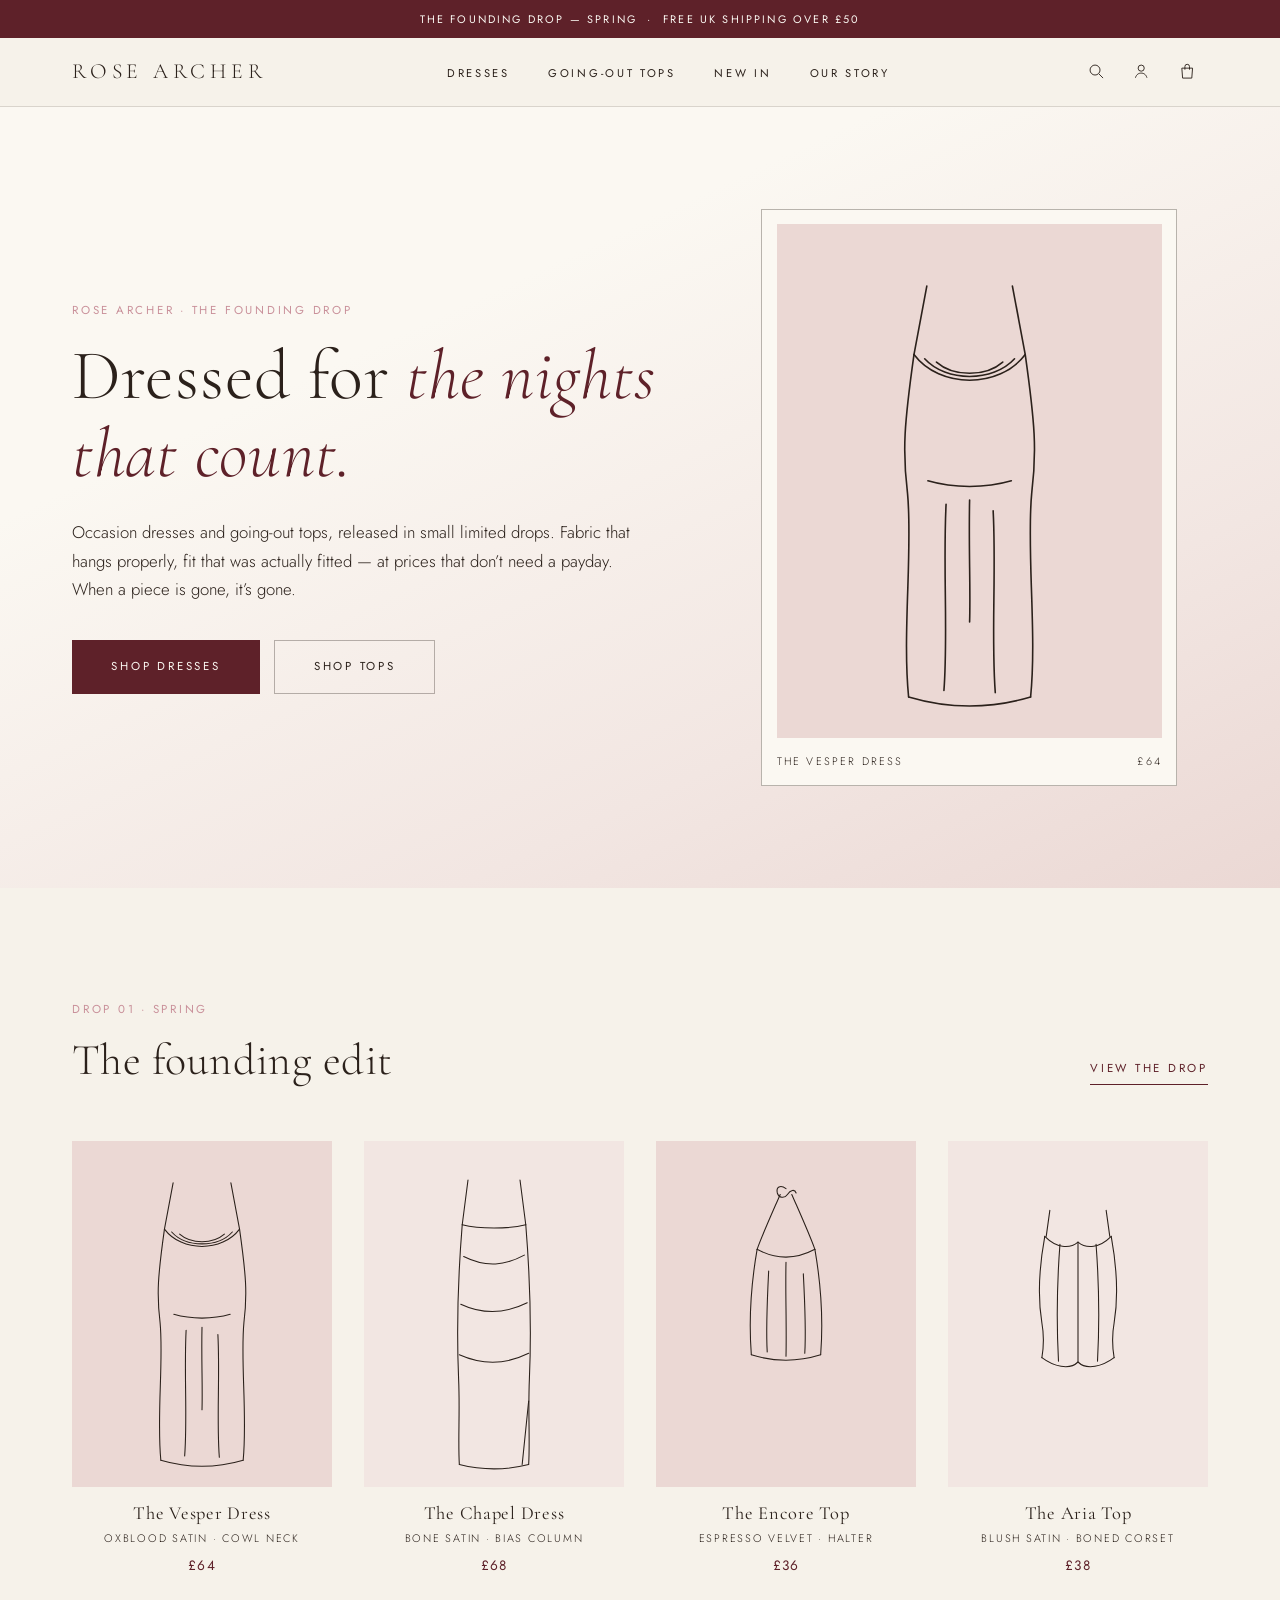
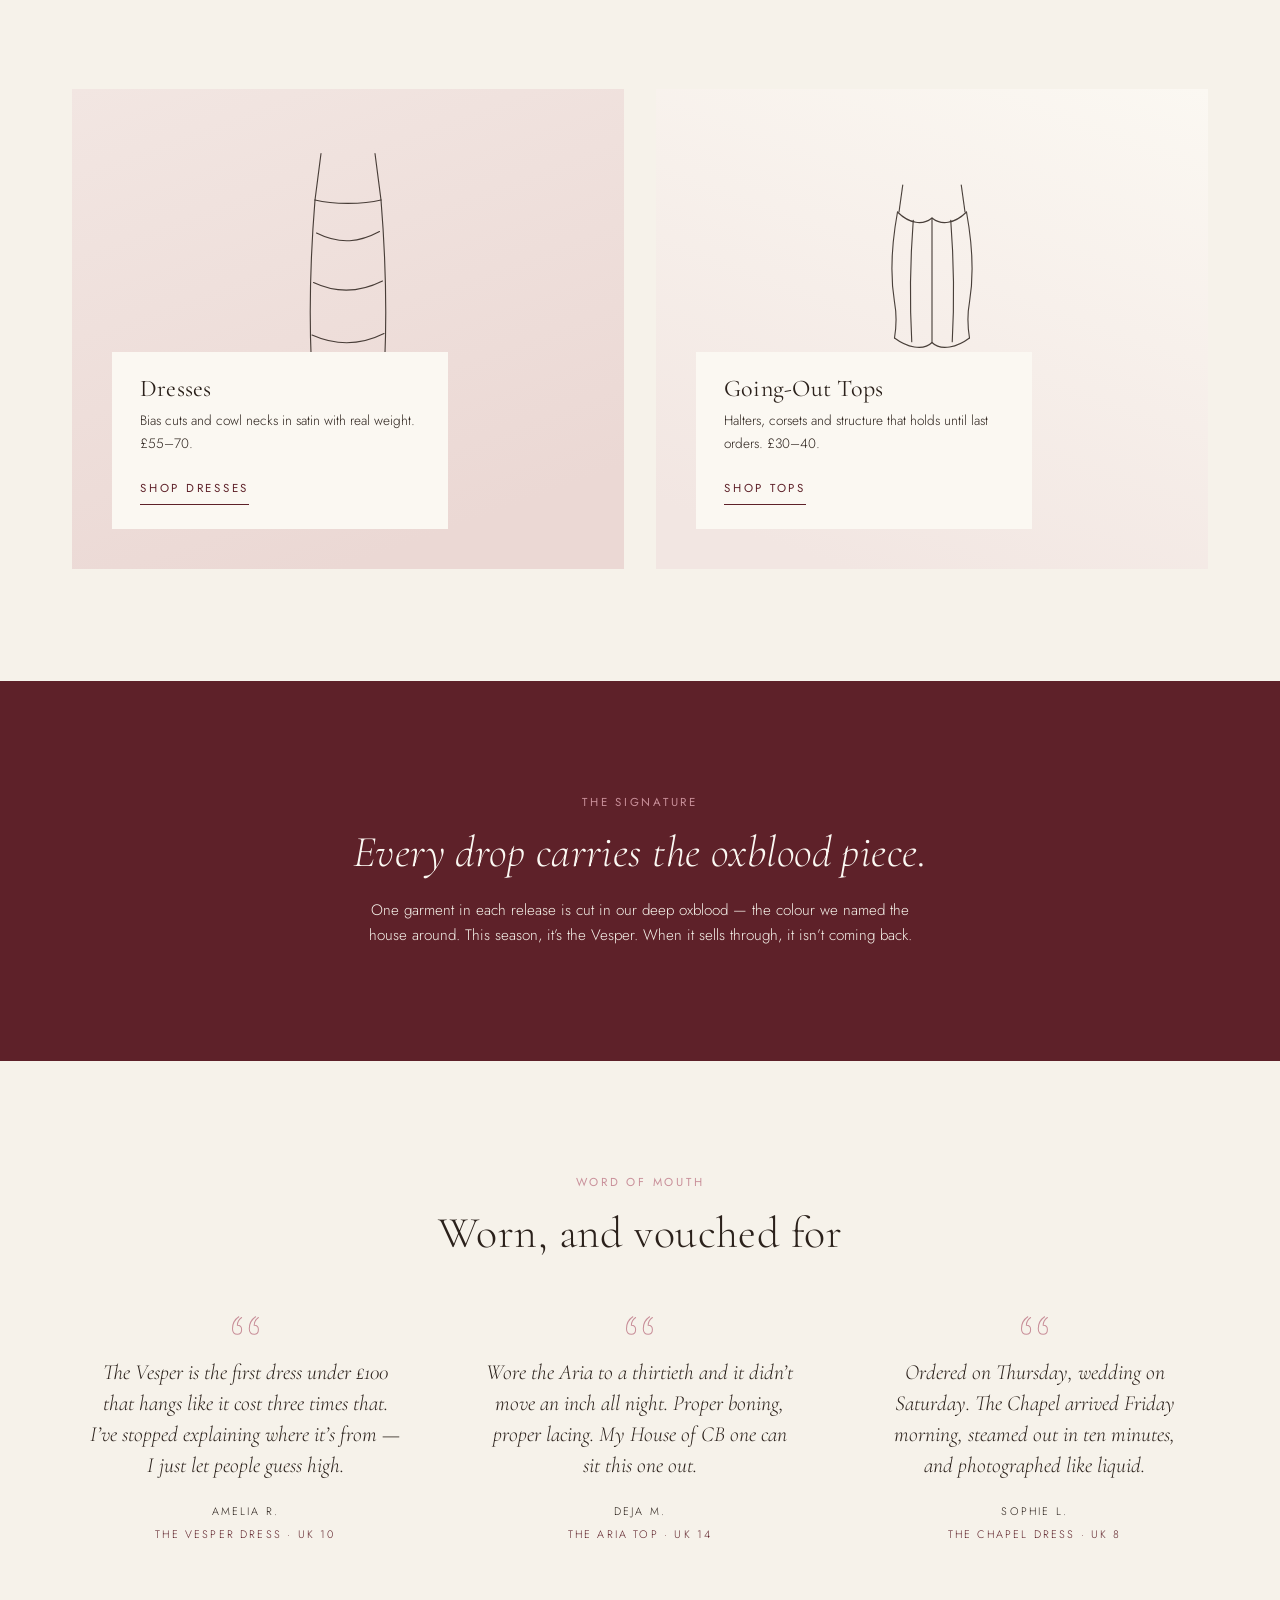
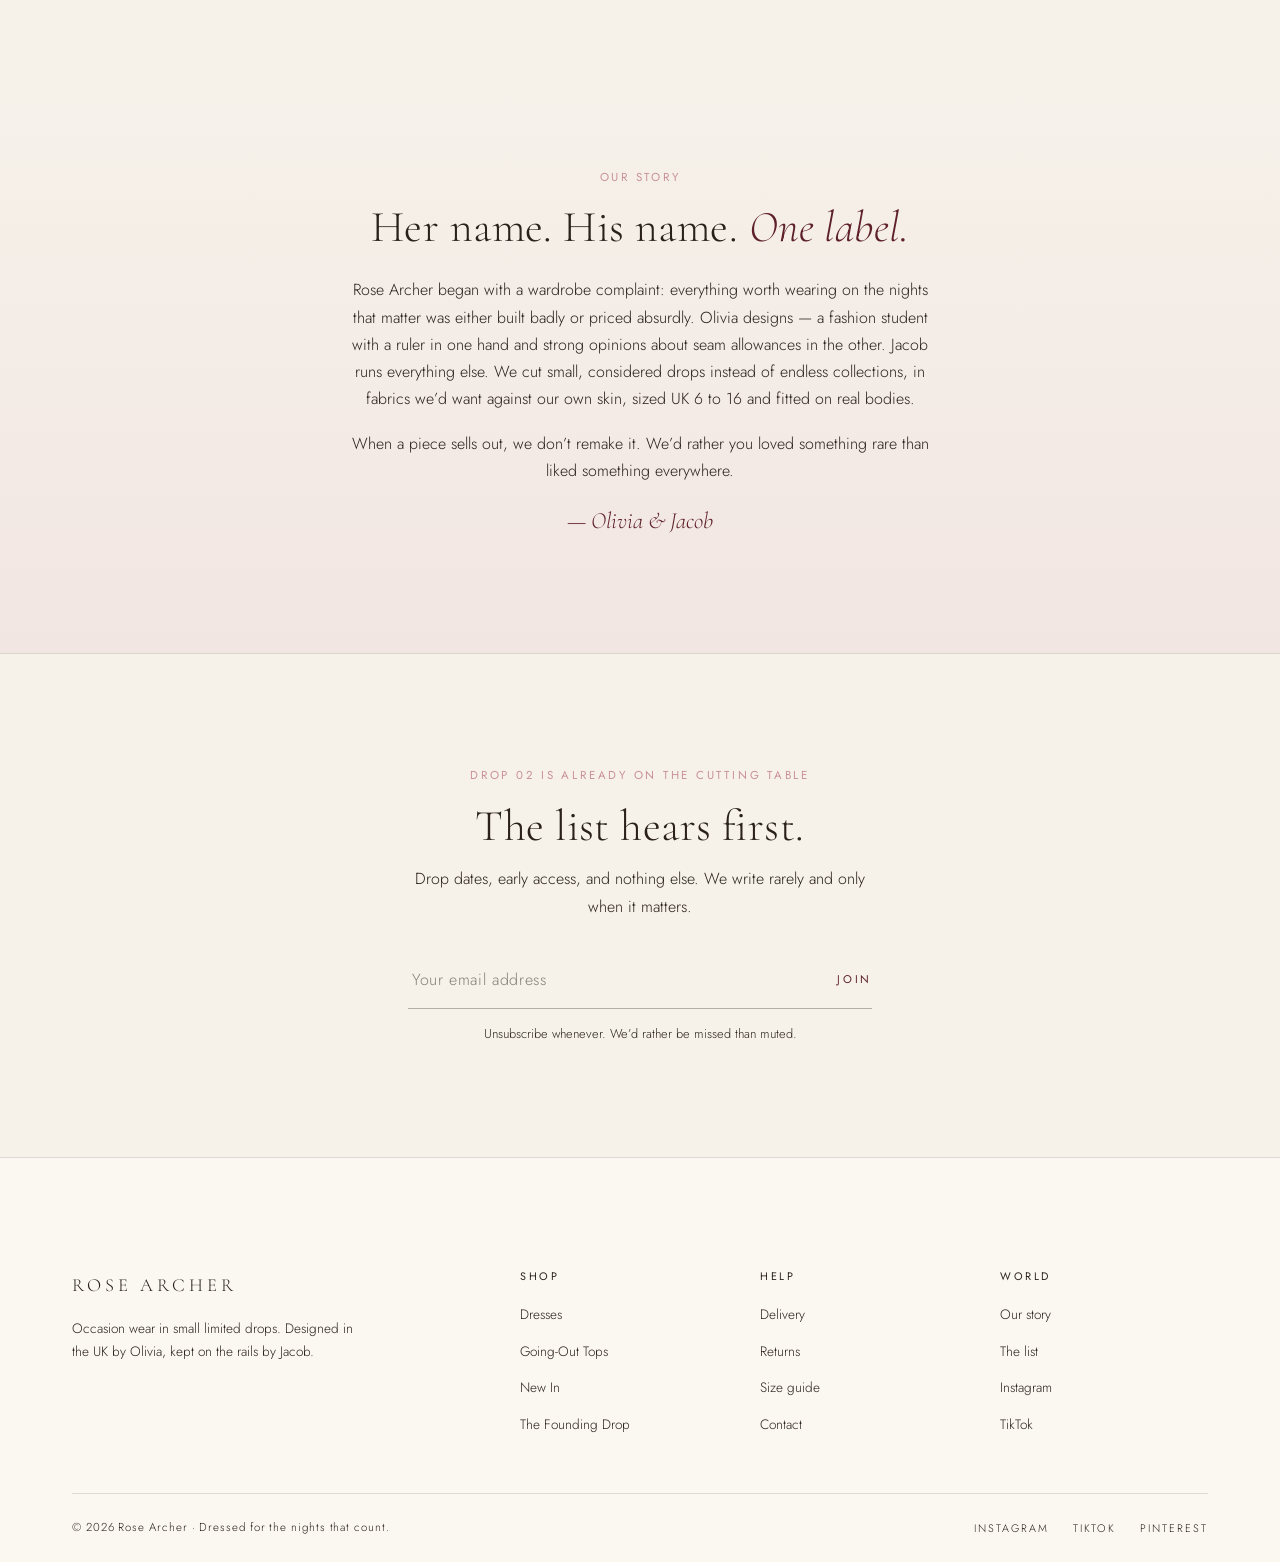
==== index.html @ b54c7cce "Build Rose Archer storefront: homepage, product and collection pages Static HTML/CSS/JS occasion-wea" ====
<!DOCTYPE html>
<html lang="en-GB">
<head>
  <meta charset="UTF-8">
  <meta name="viewport" content="width=device-width, initial-scale=1.0">
  <title>Rose Archer — Dressed for the nights that count</title>
  <meta name="description" content="Rose Archer makes occasion dresses and going-out tops in small, limited drops. Better fabric, better fit, honest prices. UK sizes 6–16.">
  <link rel="icon" href="data:image/svg+xml,%3Csvg xmlns='http://www.w3.org/2000/svg' viewBox='0 0 32 32'%3E%3Crect width='32' height='32' fill='%23F6F2EA'/%3E%3Ctext x='16' y='22' font-family='Georgia,serif' font-size='15' fill='%235E2129' text-anchor='middle'%3ERA%3C/text%3E%3C/svg%3E">
  <link rel="preconnect" href="https://fonts.googleapis.com">
  <link rel="preconnect" href="https://fonts.gstatic.com" crossorigin>
  <link href="https://fonts.googleapis.com/css2?family=Cormorant+Garamond:ital,wght@0,300;0,400;1,300;1,400&family=Jost:wght@300;400&display=swap" rel="stylesheet">
  <link rel="stylesheet" href="css/styles.css">
</head>
<body>

  <!-- ======================================================================
       SVG SPRITE — placeholder garment illustrations
       Each product image on the page references one of these symbols via
       <use>. When photography exists, replace each <svg class="illo">…</svg>
       inside .product-media with an <img> tag — see README.md.
       ====================================================================== -->
  <svg xmlns="http://www.w3.org/2000/svg" style="display:none" aria-hidden="true">

    <!-- The Vesper Dress — cowl-neck satin slip midi -->
    <symbol id="illo-vesper" viewBox="0 0 360 480">
      <g fill="none" stroke="currentColor" stroke-width="1.5" stroke-linecap="round" stroke-linejoin="round">
        <path d="M140 58 L128 122"/>
        <path d="M220 58 L232 122"/>
        <path d="M128 122 C152 154 208 154 232 122"/>
        <path d="M138 126 C158 148 202 148 222 126"/>
        <path d="M149 129 C165 143 195 143 211 129"/>
        <path d="M128 122 C119 186 117 212 122 252 C127 304 117 382 123 442"/>
        <path d="M232 122 C241 186 243 212 238 252 C233 304 243 382 237 442"/>
        <path d="M123 442 C160 453 200 453 237 442"/>
        <path d="M141 240 C165 247 195 247 219 240"/>
        <path d="M158 262 C155 322 160 384 156 436"/>
        <path d="M202 268 C205 326 200 386 204 438"/>
        <path d="M180 258 C179 300 181 342 180 372"/>
      </g>
    </symbol>

    <!-- Vesper, back view — low draped back -->
    <symbol id="illo-vesper-back" viewBox="0 0 360 480">
      <g fill="none" stroke="currentColor" stroke-width="1.5" stroke-linecap="round" stroke-linejoin="round">
        <path d="M138 58 L128 178"/>
        <path d="M222 58 L232 178"/>
        <path d="M128 178 C155 214 205 214 232 178"/>
        <path d="M140 184 C162 210 198 210 220 184"/>
        <path d="M128 178 C121 224 118 236 122 268 C127 316 118 388 123 442"/>
        <path d="M232 178 C239 224 242 236 238 268 C233 316 242 388 237 442"/>
        <path d="M123 442 C160 453 200 453 237 442"/>
        <path d="M160 290 C157 340 161 396 157 438"/>
        <path d="M200 294 C203 344 199 398 203 438"/>
      </g>
    </symbol>

    <!-- Vesper, detail — cowl drape close-up -->
    <symbol id="illo-vesper-detail" viewBox="0 0 360 480">
      <g fill="none" stroke="currentColor" stroke-width="1.5" stroke-linecap="round" stroke-linejoin="round">
        <path d="M70 92 L40 210"/>
        <path d="M290 92 L320 210"/>
        <path d="M40 210 C110 290 250 290 320 210"/>
        <path d="M62 222 C120 282 240 282 298 222"/>
        <path d="M86 232 C132 272 228 272 274 232"/>
        <path d="M112 240 C146 268 214 268 248 240"/>
        <path d="M40 210 C34 292 30 348 34 420"/>
        <path d="M320 210 C326 292 330 348 326 420"/>
        <path d="M120 306 C118 348 121 392 118 418"/>
        <path d="M240 310 C242 352 239 394 242 420"/>
      </g>
    </symbol>

    <!-- The Chapel Dress — bias-cut satin column -->
    <symbol id="illo-chapel" viewBox="0 0 360 480">
      <g fill="none" stroke="currentColor" stroke-width="1.5" stroke-linecap="round" stroke-linejoin="round">
        <path d="M144 54 L136 116"/>
        <path d="M216 54 L224 116"/>
        <path d="M136 116 C160 122 200 122 224 116"/>
        <path d="M136 116 C130 190 128 260 131 330 C133 374 130 414 132 448"/>
        <path d="M224 116 C230 190 232 260 229 330 C227 374 230 414 228 448"/>
        <path d="M132 448 C164 456 196 456 228 448"/>
        <path d="M138 160 C170 176 196 172 222 158"/>
        <path d="M134 226 C168 242 198 238 226 224"/>
        <path d="M132 296 C168 312 200 308 228 294"/>
        <path d="M228 360 L219 448"/>
      </g>
    </symbol>

    <!-- Chapel, back view — low open back -->
    <symbol id="illo-chapel-back" viewBox="0 0 360 480">
      <g fill="none" stroke="currentColor" stroke-width="1.5" stroke-linecap="round" stroke-linejoin="round">
        <path d="M142 54 L136 196"/>
        <path d="M218 54 L224 196"/>
        <path d="M136 196 C160 230 200 230 224 196"/>
        <path d="M136 196 C130 262 128 300 131 348 C133 388 130 420 132 448"/>
        <path d="M224 196 C230 262 232 300 229 348 C227 388 230 420 228 448"/>
        <path d="M132 448 C164 456 196 456 228 448"/>
        <path d="M138 260 C170 274 198 270 222 258"/>
        <path d="M134 330 C168 344 200 340 226 328"/>
      </g>
    </symbol>

    <!-- Chapel, detail — bias seams & slit -->
    <symbol id="illo-chapel-detail" viewBox="0 0 360 480">
      <g fill="none" stroke="currentColor" stroke-width="1.5" stroke-linecap="round" stroke-linejoin="round">
        <path d="M60 60 C58 190 56 320 60 430"/>
        <path d="M300 60 C302 190 304 320 300 430"/>
        <path d="M60 430 C140 446 220 446 300 430"/>
        <path d="M60 110 C150 150 230 140 300 100"/>
        <path d="M58 210 C150 250 234 240 302 200"/>
        <path d="M58 310 C152 350 236 340 302 300"/>
        <path d="M300 340 L282 430"/>
      </g>
    </symbol>

    <!-- The Encore Top — velvet halterneck -->
    <symbol id="illo-encore" viewBox="0 0 360 480">
      <g fill="none" stroke="currentColor" stroke-width="1.5" stroke-linecap="round" stroke-linejoin="round">
        <path d="M180 66 C172 60 166 64 168 72 C170 79 178 80 182 74 C186 68 192 66 194 72"/>
        <path d="M172 74 C158 106 148 128 140 150"/>
        <path d="M188 74 C202 106 212 128 220 150"/>
        <path d="M140 150 C132 196 128 244 132 296"/>
        <path d="M220 150 C228 196 232 244 228 296"/>
        <path d="M132 296 C164 306 196 306 228 296"/>
        <path d="M140 150 C166 164 194 164 220 150"/>
        <path d="M156 180 C154 220 152 258 154 292"/>
        <path d="M204 184 C206 222 208 260 206 294"/>
        <path d="M180 168 C179 210 181 254 180 298"/>
      </g>
    </symbol>

    <!-- Encore, back view — neck tie & waist band -->
    <symbol id="illo-encore-back" viewBox="0 0 360 480">
      <g fill="none" stroke="currentColor" stroke-width="1.5" stroke-linecap="round" stroke-linejoin="round">
        <path d="M162 70 C170 62 190 62 198 70"/>
        <path d="M168 70 C158 92 152 112 150 130"/>
        <path d="M192 70 C202 92 208 112 210 130"/>
        <path d="M150 130 C168 122 192 122 210 130"/>
        <path d="M176 130 C170 168 166 210 164 262"/>
        <path d="M184 130 C190 168 194 210 196 262"/>
        <path d="M132 268 C164 258 196 258 228 268"/>
        <path d="M132 268 C130 280 130 286 132 296"/>
        <path d="M228 268 C230 280 230 286 228 296"/>
        <path d="M132 296 C164 288 196 288 228 296"/>
      </g>
    </symbol>

    <!-- Encore, detail — halter tie at the nape -->
    <symbol id="illo-encore-detail" viewBox="0 0 360 480">
      <g fill="none" stroke="currentColor" stroke-width="1.5" stroke-linecap="round" stroke-linejoin="round">
        <path d="M180 200 C160 188 140 196 144 214 C148 232 172 232 180 216 C188 232 212 232 216 214 C220 196 200 188 180 200"/>
        <path d="M168 226 C150 268 138 310 132 356"/>
        <path d="M192 226 C210 268 222 310 228 356"/>
        <path d="M160 250 C148 288 140 324 136 358"/>
        <path d="M200 250 C212 288 220 324 224 358"/>
      </g>
    </symbol>

    <!-- The Aria Top — boned satin corset -->
    <symbol id="illo-aria" viewBox="0 0 360 480">
      <g fill="none" stroke="currentColor" stroke-width="1.5" stroke-linecap="round" stroke-linejoin="round">
        <path d="M134 132 C150 148 168 150 180 140 C192 150 210 148 226 132"/>
        <path d="M134 132 C126 176 124 216 130 252 C134 274 132 288 130 300"/>
        <path d="M226 132 C234 176 236 216 230 252 C226 274 228 288 230 300"/>
        <path d="M130 300 C146 312 168 318 180 306 C192 318 214 312 230 300"/>
        <path d="M155 143 C151 196 150 250 153 305"/>
        <path d="M180 140 C180 196 180 250 180 306"/>
        <path d="M205 143 C209 196 210 250 207 305"/>
        <path d="M141 96 L136 132"/>
        <path d="M219 96 L224 132"/>
      </g>
    </symbol>

    <!-- Aria, back view — lace-up fastening -->
    <symbol id="illo-aria-back" viewBox="0 0 360 480">
      <g fill="none" stroke="currentColor" stroke-width="1.5" stroke-linecap="round" stroke-linejoin="round">
        <path d="M134 132 C158 140 168 140 168 134"/>
        <path d="M226 132 C202 140 192 140 192 134"/>
        <path d="M134 132 C126 176 124 216 130 252 C134 274 132 288 130 300"/>
        <path d="M226 132 C234 176 236 216 230 252 C226 274 228 288 230 300"/>
        <path d="M130 300 C148 308 162 310 168 306"/>
        <path d="M230 300 C212 308 198 310 192 306"/>
        <path d="M168 134 C166 192 166 250 168 306"/>
        <path d="M192 134 C194 192 194 250 192 306"/>
        <path d="M168 150 L192 172"/>
        <path d="M192 150 L168 172"/>
        <path d="M168 194 L192 216"/>
        <path d="M192 194 L168 216"/>
        <path d="M168 238 L192 260"/>
        <path d="M192 238 L168 260"/>
        <path d="M168 282 L192 300"/>
        <path d="M192 282 L168 300"/>
        <path d="M141 96 L136 132"/>
        <path d="M219 96 L224 132"/>
      </g>
    </symbol>

    <!-- Aria, detail — boning channels -->
    <symbol id="illo-aria-detail" viewBox="0 0 360 480">
      <g fill="none" stroke="currentColor" stroke-width="1.5" stroke-linecap="round" stroke-linejoin="round">
        <path d="M70 120 C110 152 250 152 290 120"/>
        <path d="M64 400 C120 372 240 372 296 400"/>
        <path d="M110 140 C104 226 104 300 110 384"/>
        <path d="M122 142 C116 226 116 300 122 382"/>
        <path d="M174 148 C172 232 172 300 174 378"/>
        <path d="M186 148 C188 232 188 300 186 378"/>
        <path d="M238 142 C244 226 244 300 238 382"/>
        <path d="M250 140 C256 226 256 300 250 384"/>
      </g>
    </symbol>

    <!-- Drawn double quotation mark, for reviews -->
    <symbol id="quote-mark" viewBox="0 0 48 32">
      <g fill="none" stroke="currentColor" stroke-width="1.5" stroke-linecap="round">
        <path d="M14 4 C8 8 5 14 5 21 C5 26 8 29 12 29 C16 29 18 26 18 22 C18 18 15 16 12 16 C12 11 14 8 18 5"/>
        <path d="M38 4 C32 8 29 14 29 21 C29 26 32 29 36 29 C40 29 42 26 42 22 C42 18 39 16 36 16 C36 11 38 8 42 5"/>
      </g>
    </symbol>
  </svg>

  <a class="visually-hidden" href="#main">Skip to content</a>

  <!-- Announcement bar -->
  <p class="announcement">The founding drop — Spring &nbsp;·&nbsp; Free UK shipping over £50</p>

  <!-- ====================================================================
       HEADER
       ==================================================================== -->
  <header class="site-header">
    <div class="container header-inner">
      <button class="icon-btn menu-btn" type="button" data-menu-open aria-expanded="false" aria-controls="mobile-menu" aria-label="Open menu">
        <svg viewBox="0 0 24 24" fill="none" stroke="currentColor" stroke-width="1.2" aria-hidden="true">
          <path d="M3 7h18M3 12h18M3 17h18"/>
        </svg>
      </button>

      <a class="logo" href="index.html">Rose&nbsp;Archer</a>

      <nav class="primary-nav" aria-label="Main">
        <ul role="list">
          <li><a href="collection.html?cat=dresses">Dresses</a></li>
          <li><a href="collection.html?cat=tops">Going-Out Tops</a></li>
          <li><a href="collection.html">New In</a></li>
          <li><a href="#story">Our Story</a></li>
        </ul>
      </nav>

      <div class="header-actions">
        <button class="icon-btn" type="button" aria-label="Search">
          <svg viewBox="0 0 24 24" fill="none" stroke="currentColor" stroke-width="1.2" aria-hidden="true">
            <circle cx="10.5" cy="10.5" r="6.5"/>
            <path d="M15.5 15.5 L21 21"/>
          </svg>
        </button>
        <button class="icon-btn" type="button" aria-label="Account">
          <svg viewBox="0 0 24 24" fill="none" stroke="currentColor" stroke-width="1.2" aria-hidden="true">
            <circle cx="12" cy="8" r="4"/>
            <path d="M4.5 20.5 C6 15.8 9 14.5 12 14.5 C15 14.5 18 15.8 19.5 20.5"/>
          </svg>
        </button>
        <button class="icon-btn" type="button" data-bag-open aria-label="Open bag" aria-controls="bag-drawer">
          <svg viewBox="0 0 24 24" fill="none" stroke="currentColor" stroke-width="1.2" aria-hidden="true">
            <path d="M5 8 H19 L18 21 H6 Z"/>
            <path d="M9 10 V6 a3 3 0 0 1 6 0 v4"/>
          </svg>
          <span class="bag-count" data-bag-count hidden>0</span>
        </button>
      </div>
    </div>
  </header>

  <!-- Mobile slide-out menu -->
  <nav class="mobile-menu" id="mobile-menu" aria-label="Mobile" aria-hidden="true">
    <div class="mobile-menu-head">
      <span class="logo" aria-hidden="true">Rose&nbsp;Archer</span>
      <button class="icon-btn" type="button" data-menu-close aria-label="Close menu">
        <svg viewBox="0 0 24 24" fill="none" stroke="currentColor" stroke-width="1.2" aria-hidden="true">
          <path d="M5 5 L19 19 M19 5 L5 19"/>
        </svg>
      </button>
    </div>
    <nav aria-label="Mobile main">
      <a href="collection.html?cat=dresses">Dresses</a>
      <a href="collection.html?cat=tops">Going-Out Tops</a>
      <a href="collection.html">New In</a>
      <a href="#story" data-menu-close>Our Story</a>
    </nav>
    <p class="mobile-menu-foot">Free UK shipping over £50 &nbsp;·&nbsp; <a href="#newsletter" data-menu-close>Join the list</a></p>
  </nav>

  <main id="main">

    <!-- ==================================================================
         HERO
         ================================================================== -->
    <section class="hero" aria-labelledby="hero-title">
      <div class="container hero-inner">
        <div class="hero-copy">
          <span class="eyebrow">Rose Archer · The founding drop</span>
          <h1 id="hero-title">Dressed for <span class="accent-italic">the nights that count.</span></h1>
          <p class="lede">Occasion dresses and going-out tops, released in small limited drops. Fabric that hangs properly, fit that was actually fitted — at prices that don’t need a payday. When a piece is gone, it’s gone.</p>
          <div class="hero-ctas">
            <a class="btn btn--primary" href="collection.html?cat=dresses">Shop dresses</a>
            <a class="btn btn--ghost" href="collection.html?cat=tops">Shop tops</a>
          </div>
        </div>

        <div class="hero-visual">
          <div class="hero-frame">
            <!-- Placeholder illustration — swap the <svg> for an <img> when photography exists -->
            <figure class="product-media media--blush">
              <svg viewBox="0 0 360 480" role="img" aria-label="Line illustration of the Vesper dress — a cowl-neck satin slip midi">
                <use href="#illo-vesper"/>
              </svg>
            </figure>
            <p class="hero-caption"><span>The Vesper Dress</span> <span>£64</span></p>
          </div>
        </div>
      </div>
    </section>

    <!-- ==================================================================
         THE FOUNDING EDIT — four products
         ================================================================== -->
    <section class="section" aria-labelledby="edit-title">
      <div class="container">
        <div class="section-head section-head--split">
          <div>
            <span class="eyebrow">Drop 01 · Spring</span>
            <h2 id="edit-title">The founding edit</h2>
          </div>
          <a class="text-link" href="collection.html">View the drop</a>
        </div>

        <div class="product-grid product-grid--4">

          <article class="product-card" data-product="vesper">
            <a class="card-media-link" href="product.html?p=vesper">
              <figure class="product-media media--blush">
                <svg viewBox="0 0 360 480" role="img" aria-label="Line illustration of the Vesper dress — a cowl-neck satin slip midi">
                  <use href="#illo-vesper"/>
                </svg>
              </figure>
            </a>
            <div class="card-quickadd" data-quickadd>
              <button class="quickadd-toggle" type="button" aria-expanded="false">Add to bag</button>
              <div class="quickadd-sizes" hidden>
                <span class="quickadd-label" aria-hidden="true">Select size · UK</span>
              </div>
            </div>
            <div class="card-info">
              <h3 class="card-name"><a href="product.html?p=vesper">The Vesper Dress</a></h3>
              <p class="card-meta">Oxblood satin · cowl neck</p>
              <p class="card-price">£64</p>
            </div>
          </article>

          <article class="product-card" data-product="chapel">
            <a class="card-media-link" href="product.html?p=chapel">
              <figure class="product-media media--blush-soft">
                <svg viewBox="0 0 360 480" role="img" aria-label="Line illustration of the Chapel dress — a bias-cut satin column">
                  <use href="#illo-chapel"/>
                </svg>
              </figure>
            </a>
            <div class="card-quickadd" data-quickadd>
              <button class="quickadd-toggle" type="button" aria-expanded="false">Add to bag</button>
              <div class="quickadd-sizes" hidden>
                <span class="quickadd-label" aria-hidden="true">Select size · UK</span>
              </div>
            </div>
            <div class="card-info">
              <h3 class="card-name"><a href="product.html?p=chapel">The Chapel Dress</a></h3>
              <p class="card-meta">Bone satin · bias column</p>
              <p class="card-price">£68</p>
            </div>
          </article>

          <article class="product-card" data-product="encore">
            <a class="card-media-link" href="product.html?p=encore">
              <figure class="product-media media--blush">
                <svg viewBox="0 0 360 480" role="img" aria-label="Line illustration of the Encore top — a velvet halterneck">
                  <use href="#illo-encore"/>
                </svg>
              </figure>
            </a>
            <div class="card-quickadd" data-quickadd>
              <button class="quickadd-toggle" type="button" aria-expanded="false">Add to bag</button>
              <div class="quickadd-sizes" hidden>
                <span class="quickadd-label" aria-hidden="true">Select size · UK</span>
              </div>
            </div>
            <div class="card-info">
              <h3 class="card-name"><a href="product.html?p=encore">The Encore Top</a></h3>
              <p class="card-meta">Espresso velvet · halter</p>
              <p class="card-price">£36</p>
            </div>
          </article>

          <article class="product-card" data-product="aria">
            <a class="card-media-link" href="product.html?p=aria">
              <figure class="product-media media--blush-soft">
                <svg viewBox="0 0 360 480" role="img" aria-label="Line illustration of the Aria top — a boned satin corset">
                  <use href="#illo-aria"/>
                </svg>
              </figure>
            </a>
            <div class="card-quickadd" data-quickadd>
              <button class="quickadd-toggle" type="button" aria-expanded="false">Add to bag</button>
              <div class="quickadd-sizes" hidden>
                <span class="quickadd-label" aria-hidden="true">Select size · UK</span>
              </div>
            </div>
            <div class="card-info">
              <h3 class="card-name"><a href="product.html?p=aria">The Aria Top</a></h3>
              <p class="card-meta">Blush satin · boned corset</p>
              <p class="card-price">£38</p>
            </div>
          </article>

        </div>
      </div>
    </section>

    <!-- ==================================================================
         CATEGORY PANELS
         ================================================================== -->
    <section class="section" aria-label="Shop by category" style="padding-top:0">
      <div class="container category-panels">

        <a class="category-panel category-panel--dresses card-media-link" href="collection.html?cat=dresses">
          <div class="category-art" aria-hidden="true">
            <svg viewBox="0 0 360 480"><use href="#illo-chapel"/></svg>
          </div>
          <div class="category-copy">
            <h3>Dresses</h3>
            <p>Bias cuts and cowl necks in satin with real weight. £55–70.</p>
            <span class="text-link">Shop dresses</span>
          </div>
        </a>

        <a class="category-panel category-panel--tops card-media-link" href="collection.html?cat=tops">
          <div class="category-art" aria-hidden="true">
            <svg viewBox="0 0 360 480"><use href="#illo-aria"/></svg>
          </div>
          <div class="category-copy">
            <h3>Going-Out Tops</h3>
            <p>Halters, corsets and structure that holds until last orders. £30–40.</p>
            <span class="text-link">Shop tops</span>
          </div>
        </a>

      </div>
    </section>

    <!-- ==================================================================
         SIGNATURE STRIP
         ================================================================== -->
    <section class="signature-strip section" aria-labelledby="signature-title">
      <div class="container">
        <span class="eyebrow">The signature</span>
        <h2 id="signature-title">Every drop carries the oxblood piece.</h2>
        <p>One garment in each release is cut in our deep oxblood — the colour we named the house around. This season, it’s the Vesper. When it sells through, it isn’t coming back.</p>
      </div>
    </section>

    <!-- ==================================================================
         REVIEWS
         ================================================================== -->
    <section class="section" aria-labelledby="reviews-title">
      <div class="container">
        <div class="section-head section-head--centre">
          <span class="eyebrow">Word of mouth</span>
          <h2 id="reviews-title">Worn, and vouched for</h2>
        </div>

        <div class="reviews-grid">
          <figure class="review">
            <svg class="review-quote-mark" viewBox="0 0 48 32" aria-hidden="true"><use href="#quote-mark"/></svg>
            <blockquote>
              <p>The Vesper is the first dress under £100 that hangs like it cost three times that. I’ve stopped explaining where it’s from — I just let people guess high.</p>
            </blockquote>
            <figcaption>Amelia R. <span>The Vesper Dress · UK 10</span></figcaption>
          </figure>

          <figure class="review">
            <svg class="review-quote-mark" viewBox="0 0 48 32" aria-hidden="true"><use href="#quote-mark"/></svg>
            <blockquote>
              <p>Wore the Aria to a thirtieth and it didn’t move an inch all night. Proper boning, proper lacing. My House of CB one can sit this one out.</p>
            </blockquote>
            <figcaption>Deja M. <span>The Aria Top · UK 14</span></figcaption>
          </figure>

          <figure class="review">
            <svg class="review-quote-mark" viewBox="0 0 48 32" aria-hidden="true"><use href="#quote-mark"/></svg>
            <blockquote>
              <p>Ordered on Thursday, wedding on Saturday. The Chapel arrived Friday morning, steamed out in ten minutes, and photographed like liquid.</p>
            </blockquote>
            <figcaption>Sophie L. <span>The Chapel Dress · UK 8</span></figcaption>
          </figure>
        </div>
      </div>
    </section>

    <!-- ==================================================================
         BRAND STORY
         ================================================================== -->
    <section class="story section" id="story" aria-labelledby="story-title">
      <div class="container story-inner">
        <span class="eyebrow">Our story</span>
        <h2 id="story-title">Her name. His name. <span class="accent-italic">One label.</span></h2>
        <p>Rose Archer began with a wardrobe complaint: everything worth wearing on the nights that matter was either built badly or priced absurdly. Olivia designs — a fashion student with a ruler in one hand and strong opinions about seam allowances in the other. Jacob runs everything else. We cut small, considered drops instead of endless collections, in fabrics we’d want against our own skin, sized UK 6 to 16 and fitted on real bodies.</p>
        <p>When a piece sells out, we don’t remake it. We’d rather you loved something rare than liked something everywhere.</p>
        <p class="story-signature">— Olivia &amp; Jacob</p>
      </div>
    </section>

    <!-- ==================================================================
         EMAIL CAPTURE
         ================================================================== -->
    <section class="newsletter section" id="newsletter" aria-labelledby="newsletter-title">
      <div class="container newsletter-inner">
        <span class="eyebrow">Drop 02 is already on the cutting table</span>
        <h2 id="newsletter-title">The list hears first.</h2>
        <p>Drop dates, early access, and nothing else. We write rarely and only when it matters.</p>
        <form class="newsletter-form" data-newsletter novalidate>
          <label class="visually-hidden" for="newsletter-email">Email address</label>
          <input id="newsletter-email" type="email" name="email" placeholder="Your email address" autocomplete="email" required>
          <button type="submit">Join</button>
        </form>
        <p class="newsletter-note">Unsubscribe whenever. We’d rather be missed than muted.</p>
      </div>
    </section>

  </main>

  <!-- ====================================================================
       FOOTER
       ==================================================================== -->
  <footer class="site-footer">
    <div class="container">
      <div class="footer-grid">
        <div class="footer-brand">
          <a class="logo" href="index.html">Rose&nbsp;Archer</a>
          <p>Occasion wear in small limited drops. Designed in the UK by Olivia, kept on the rails by Jacob.</p>
        </div>

        <nav class="footer-col" aria-label="Shop">
          <h3>Shop</h3>
          <ul role="list">
            <li><a href="collection.html?cat=dresses">Dresses</a></li>
            <li><a href="collection.html?cat=tops">Going-Out Tops</a></li>
            <li><a href="collection.html">New In</a></li>
            <li><a href="collection.html">The Founding Drop</a></li>
          </ul>
        </nav>

        <nav class="footer-col" aria-label="Help">
          <h3>Help</h3>
          <ul role="list">
            <li><a href="product.html#delivery">Delivery</a></li>
            <li><a href="product.html#delivery">Returns</a></li>
            <li><a href="product.html#size-fit">Size guide</a></li>
            <li><a href="mailto:hello@rosearcher.co.uk">Contact</a></li>
          </ul>
        </nav>

        <nav class="footer-col" aria-label="World">
          <h3>World</h3>
          <ul role="list">
            <li><a href="#story">Our story</a></li>
            <li><a href="#newsletter">The list</a></li>
            <li><a href="https://instagram.com" rel="noopener">Instagram</a></li>
            <li><a href="https://tiktok.com" rel="noopener">TikTok</a></li>
          </ul>
        </nav>
      </div>

      <div class="footer-base">
        <p>© <span data-year>2026</span> Rose Archer · Dressed for the nights that count.</p>
        <div class="footer-social">
          <a href="https://instagram.com" rel="noopener">Instagram</a>
          <a href="https://tiktok.com" rel="noopener">TikTok</a>
          <a href="https://pinterest.com" rel="noopener">Pinterest</a>
        </div>
      </div>
    </div>
  </footer>

  <!-- ====================================================================
       BAG DRAWER (shared across pages)
       ==================================================================== -->
  <div class="scrim" data-scrim></div>

  <aside class="bag-drawer" id="bag-drawer" aria-label="Shopping bag" aria-hidden="true">
    <div class="bag-head">
      <h2>Your bag <span class="visually-hidden">contains </span>(<span data-bag-count>0</span>)</h2>
      <button class="icon-btn" type="button" data-bag-close aria-label="Close bag">
        <svg viewBox="0 0 24 24" fill="none" stroke="currentColor" stroke-width="1.2" aria-hidden="true">
          <path d="M5 5 L19 19 M19 5 L5 19"/>
        </svg>
      </button>
    </div>

    <p class="bag-shipping" data-bag-shipping hidden aria-live="polite"></p>

    <ul class="bag-items" role="list" data-bag-items></ul>

    <div class="bag-empty" data-bag-empty>
      <p>Your bag is empty — for now.</p>
      <a class="btn btn--ghost" href="collection.html" data-bag-close>Shop the drop</a>
    </div>

    <div class="bag-foot" data-bag-foot hidden>
      <p class="bag-subtotal"><span>Subtotal</span> <span data-bag-subtotal>£0</span></p>
      <p class="bag-note">Shipping calculated at checkout · 14-day returns</p>
      <button class="btn btn--primary btn--full" type="button">Checkout</button>
    </div>
  </aside>

  <script src="js/main.js"></script>
</body>
</html>
---- css/styles.css ----
/* ==========================================================================
   ROSE ARCHER — styles.css
   --------------------------------------------------------------------------
   Single stylesheet for the Rose Archer storefront.

   Contents
   01. Custom properties (palette, type, spacing)
   02. Reset & base
   03. Typography
   04. Buttons & inline links
   05. Forms
   06. Layout helpers
   07. Announcement bar
   08. Header & navigation
   09. Mobile menu
   10. Hero
   11. Section heads
   12. Product cards & media
   13. Category panels
   14. Signature strip
   15. Reviews
   16. Brand story
   17. Newsletter
   18. Footer
   19. Scrim & bag drawer
   20. Product detail page
   21. Collection page
   22. Focus states, motion & accessibility

   Breakpoints: 520px · 760px · 960px (mobile-first, min-width queries)
   ========================================================================== */


/* ==========================================================================
   01. CUSTOM PROPERTIES
   Change the brand in one place. Every colour in the site refers back here.
   ========================================================================== */

:root {
  /* Palette */
  --bone:            #F6F2EA;  /* main background */
  --bone-light:      #FBF8F2;  /* cards & panels */
  --espresso:        #2B211B;  /* text & logo */
  --oxblood:         #5E2129;  /* signature accent: buttons, links, bar */
  --oxblood-pressed: #471820;  /* hover / pressed states */
  --rose:            #C9909A;  /* secondary accent, eyebrow text.
                                  NOTE: fails WCAG AA on bone at body sizes —
                                  use only for large or decorative text. */
  --blush:           #EBD8D4;  /* soft gradient panels */
  --blush-soft:      #F2E6E2;  /* softer gradient stop */
  --smoke:           #8D8680;  /* dividers & LARGE secondary text only.
                                  3.2:1 on bone — passes AA for large text,
                                  fails for body copy. */

  /* Derived tints (palette colours at low alpha — hairlines & washes) */
  --hairline:        rgba(43, 33, 27, 0.14);
  --hairline-strong: rgba(43, 33, 27, 0.32);
  --hairline-bone:   rgba(246, 242, 234, 0.28);
  --scrim:           rgba(43, 33, 27, 0.42);
  --shadow-soft:     0 24px 60px -30px rgba(43, 33, 27, 0.35);

  /* Typography */
  --font-display: "Cormorant Garamond", "Times New Roman", serif;
  --font-body:    "Jost", "Century Gothic", sans-serif;

  --track-logo: 0.22em;  /* brand name letterspacing */
  --track-ui:   0.24em;  /* nav, buttons, eyebrows */

  /* Rhythm */
  --space-section: clamp(4rem, 9vw, 7rem);
  --gutter: clamp(1.25rem, 4vw, 2.5rem);
  --container: 76rem;

  /* Motion */
  --ease: cubic-bezier(0.25, 0.1, 0.25, 1);
  --dur: 0.35s;
}


/* ==========================================================================
   02. RESET & BASE
   ========================================================================== */

*,
*::before,
*::after {
  box-sizing: border-box;
  margin: 0;
  padding: 0;
}

html {
  scroll-behavior: smooth;
  -webkit-text-size-adjust: 100%;
}

body {
  font-family: var(--font-body);
  font-weight: 300;
  font-size: 1rem;
  line-height: 1.7;
  color: var(--espresso);
  background-color: var(--bone);
  -webkit-font-smoothing: antialiased;
}

/* Lock scrolling while a drawer or menu is open (set by JS) */
body.is-locked {
  overflow: hidden;
}

img,
svg {
  display: block;
  max-width: 100%;
  height: auto;
}

ul[role="list"],
ol[role="list"] {
  list-style: none;
}

button {
  font: inherit;
  color: inherit;
  background: none;
  border: 0;
  cursor: pointer;
}

table {
  border-collapse: collapse;
  width: 100%;
}

[hidden] {
  display: none !important;
}


/* ==========================================================================
   03. TYPOGRAPHY
   ========================================================================== */

h1, h2, h3,
.display {
  font-family: var(--font-display);
  font-weight: 300;
  line-height: 1.12;
  letter-spacing: 0.01em;
}

h1 { font-size: clamp(2.6rem, 6.5vw, 4.4rem); }
h2 { font-size: clamp(1.9rem, 4vw, 2.75rem); }
h3 { font-size: clamp(1.35rem, 2.5vw, 1.6rem); font-weight: 400; }

/* Small uppercase label above headings */
.eyebrow {
  display: block;
  font-family: var(--font-body);
  font-size: 0.72rem;
  font-weight: 400;
  letter-spacing: var(--track-ui);
  text-transform: uppercase;
  color: var(--rose); /* decorative — headline beneath carries the meaning */
  margin-bottom: 1rem;
}

.lede {
  font-size: 1.05rem;
  max-width: 34em;
}

/* Italic accent inside serif headings */
.accent-italic {
  font-style: italic;
  color: var(--oxblood);
}

::selection {
  background: var(--blush);
  color: var(--espresso);
}


/* ==========================================================================
   04. BUTTONS & INLINE LINKS
   ========================================================================== */

.btn {
  display: inline-block;
  padding: 1rem 2.4rem;
  font-family: var(--font-body);
  font-size: 0.72rem;
  font-weight: 400;
  letter-spacing: var(--track-ui);
  text-transform: uppercase;
  text-decoration: none;
  text-align: center;
  border: 1px solid transparent;
  transition: background-color var(--dur) var(--ease),
              color var(--dur) var(--ease),
              border-color var(--dur) var(--ease);
}

.btn--primary {
  background-color: var(--oxblood);
  color: var(--bone-light);
}

.btn--primary:hover {
  background-color: var(--oxblood-pressed);
}

.btn--ghost {
  border-color: var(--hairline-strong);
  color: var(--espresso);
}

.btn--ghost:hover {
  border-color: var(--oxblood);
  color: var(--oxblood);
}

/* Ghost button for use on the dark oxblood strip */
.btn--ghost-light {
  border-color: var(--hairline-bone);
  color: var(--bone-light);
}

.btn--ghost-light:hover {
  border-color: var(--bone-light);
}

.btn--full {
  display: block;
  width: 100%;
}

.btn[disabled],
.btn[aria-disabled="true"] {
  opacity: 0.5;
  cursor: not-allowed;
}

/* Understated text link with a hairline underline */
.text-link {
  display: inline-block;
  font-size: 0.72rem;
  font-weight: 400;
  letter-spacing: var(--track-ui);
  text-transform: uppercase;
  text-decoration: none;
  color: var(--oxblood);
  padding-bottom: 0.35rem;
  border-bottom: 1px solid currentColor;
  transition: color var(--dur) var(--ease);
}

.text-link:hover {
  color: var(--oxblood-pressed);
}

/* Prose links */
p a,
li a {
  color: var(--oxblood);
  text-decoration: underline;
  text-underline-offset: 0.2em;
  text-decoration-thickness: 1px;
}

p a:hover,
li a:hover {
  color: var(--oxblood-pressed);
}


/* ==========================================================================
   05. FORMS
   ========================================================================== */

input,
select {
  font: inherit;
  color: var(--espresso);
  background-color: transparent;
  border: 0;
  border-radius: 0;
}

input::placeholder {
  color: var(--espresso);
  opacity: 0.55;
}

/* Minimal select, used in filters and sorting */
.select {
  position: relative;
  display: inline-block;
}

.select select {
  appearance: none;
  -webkit-appearance: none;
  padding: 0.7rem 2.1rem 0.7rem 0.9rem;
  font-size: 0.7rem;
  font-weight: 400;
  letter-spacing: 0.18em;
  text-transform: uppercase;
  border: 1px solid var(--hairline);
  background-color: var(--bone-light);
  cursor: pointer;
  transition: border-color var(--dur) var(--ease);
}

.select select:hover {
  border-color: var(--hairline-strong);
}

/* Drawn chevron for selects */
.select::after {
  content: "";
  position: absolute;
  right: 0.85rem;
  top: 50%;
  width: 0.45rem;
  height: 0.45rem;
  border-right: 1px solid var(--espresso);
  border-bottom: 1px solid var(--espresso);
  transform: translateY(-70%) rotate(45deg);
  pointer-events: none;
}


/* ==========================================================================
   06. LAYOUT HELPERS
   ========================================================================== */

.container {
  width: 100%;
  max-width: var(--container);
  margin-inline: auto;
  padding-inline: var(--gutter);
}

.section {
  padding-block: var(--space-section);
}

.visually-hidden {
  position: absolute !important;
  width: 1px;
  height: 1px;
  margin: -1px;
  padding: 0;
  overflow: hidden;
  clip: rect(0 0 0 0);
  white-space: nowrap;
  border: 0;
}

.divider {
  border: 0;
  border-top: 1px solid var(--hairline);
}


/* ==========================================================================
   07. ANNOUNCEMENT BAR
   ========================================================================== */

.announcement {
  background-color: var(--oxblood);
  color: var(--bone-light);
  text-align: center;
  padding: 0.6rem var(--gutter);
  font-size: 0.68rem;
  font-weight: 400;
  letter-spacing: 0.2em;
  text-transform: uppercase;
}


/* ==========================================================================
   08. HEADER & NAVIGATION
   ========================================================================== */

.site-header {
  position: sticky;
  top: 0;
  z-index: 40;
  background-color: var(--bone);
  border-bottom: 1px solid var(--hairline);
}

.header-inner {
  display: grid;
  grid-template-columns: auto 1fr auto;
  align-items: center;
  gap: 1rem;
  min-height: 4.25rem;
}

/* Brand wordmark — Cormorant Light, uppercase, wide tracking */
.logo {
  font-family: var(--font-display);
  font-weight: 300;
  font-size: 1.35rem;
  letter-spacing: var(--track-logo);
  text-transform: uppercase;
  text-decoration: none;
  color: var(--espresso);
  white-space: nowrap;
  /* optical correction for the trailing letterspace */
  margin-right: calc(var(--track-logo) * -1);
}

.primary-nav {
  display: none;
  justify-self: center;
}

.primary-nav ul {
  display: flex;
  gap: clamp(1.5rem, 3vw, 2.75rem);
}

.primary-nav a {
  font-size: 0.7rem;
  font-weight: 400;
  letter-spacing: var(--track-ui);
  text-transform: uppercase;
  text-decoration: none;
  color: var(--espresso);
  padding-block: 0.5rem;
  border-bottom: 1px solid transparent;
  transition: color var(--dur) var(--ease), border-color var(--dur) var(--ease);
}

.primary-nav a:hover,
.primary-nav a[aria-current="page"] {
  color: var(--oxblood);
  border-bottom-color: var(--oxblood);
}

/* Utility icons: search, account, bag, menu */
.header-actions {
  display: flex;
  align-items: center;
  gap: 0.25rem;
  justify-self: end;
}

.icon-btn {
  position: relative;
  display: inline-flex;
  align-items: center;
  justify-content: center;
  width: 2.6rem;
  height: 2.6rem;
  color: var(--espresso);
  transition: color var(--dur) var(--ease);
}

.icon-btn:hover {
  color: var(--oxblood);
}

.icon-btn svg {
  width: 1.15rem;
  height: 1.15rem;
}

/* Item count on the bag icon */
.bag-count {
  position: absolute;
  top: 0.2rem;
  right: 0.1rem;
  min-width: 1rem;
  height: 1rem;
  padding-inline: 0.2rem;
  display: inline-flex;
  align-items: center;
  justify-content: center;
  font-size: 0.6rem;
  font-weight: 400;
  letter-spacing: 0;
  background-color: var(--oxblood);
  color: var(--bone-light);
  border-radius: 50%;
}

.menu-btn {
  display: inline-flex;
}

@media (min-width: 760px) {
  .primary-nav { display: block; }
  .menu-btn { display: none; }
}


/* ==========================================================================
   09. MOBILE MENU
   ========================================================================== */

.mobile-menu {
  position: fixed;
  top: 0;
  left: 0;
  bottom: 0;
  z-index: 60;
  width: min(21rem, 88vw);
  display: flex;
  flex-direction: column;
  background-color: var(--bone-light);
  padding: 1.5rem var(--gutter) 2.5rem;
  transform: translateX(-102%);
  visibility: hidden;
  transition: transform var(--dur) var(--ease), visibility 0s linear var(--dur);
}

.mobile-menu.is-open {
  transform: translateX(0);
  visibility: visible;
  transition: transform var(--dur) var(--ease);
}

.mobile-menu-head {
  display: flex;
  align-items: center;
  justify-content: space-between;
  margin-bottom: 2.5rem;
}

.mobile-menu-head .logo {
  font-size: 1.1rem;
}

.mobile-menu nav a {
  display: block;
  padding: 1rem 0;
  font-family: var(--font-display);
  font-size: 1.6rem;
  font-weight: 300;
  text-decoration: none;
  color: var(--espresso);
  border-bottom: 1px solid var(--hairline);
  transition: color var(--dur) var(--ease);
}

.mobile-menu nav a:hover {
  color: var(--oxblood);
}

.mobile-menu-foot {
  margin-top: auto;
  padding-top: 2rem;
  font-size: 0.7rem;
  letter-spacing: 0.18em;
  text-transform: uppercase;
}

.mobile-menu-foot a {
  color: var(--oxblood);
  text-decoration: none;
}


/* ==========================================================================
   10. HERO
   ========================================================================== */

.hero {
  background: linear-gradient(155deg, var(--bone-light) 30%, var(--blush-soft) 72%, var(--blush) 100%);
  overflow: hidden;
}

.hero-inner {
  display: grid;
  gap: 3rem;
  align-items: center;
  padding-block: clamp(3.5rem, 8vw, 6.5rem);
}

.hero-copy .lede {
  margin: 1.5rem 0 2.25rem;
}

.hero-ctas {
  display: flex;
  flex-wrap: wrap;
  gap: 0.9rem;
}

/* Framed visual panel */
.hero-visual {
  position: relative;
  max-width: 26rem;
  width: 100%;
  margin-inline: auto;
}

.hero-frame {
  position: relative;
  border: 1px solid var(--hairline-strong);
  padding: 0.9rem;
  background-color: var(--bone-light);
}

/* Offset echo of the frame, for depth without shadow-heaviness */
.hero-frame::after {
  content: "";
  position: absolute;
  inset: 0;
  transform: translate(0.9rem, 0.9rem);
  border: 1px solid var(--hairline);
  pointer-events: none;
  z-index: -1;
}

.hero-frame .product-media {
  margin: 0;
}

.hero-caption {
  display: flex;
  justify-content: space-between;
  gap: 1rem;
  padding-top: 0.85rem;
  font-size: 0.68rem;
  letter-spacing: 0.2em;
  text-transform: uppercase;
}

@media (min-width: 960px) {
  .hero-inner {
    grid-template-columns: minmax(0, 7fr) minmax(0, 5fr);
    gap: 4rem;
  }
  .hero-visual { margin-inline: 0 auto; }
}


/* ==========================================================================
   11. SECTION HEADS
   ========================================================================== */

.section-head {
  max-width: 38em;
  margin-bottom: clamp(2.25rem, 5vw, 3.5rem);
}

.section-head--split {
  display: flex;
  flex-wrap: wrap;
  align-items: flex-end;
  justify-content: space-between;
  gap: 1.5rem;
  max-width: none;
}

.section-head--centre {
  margin-inline: auto;
  text-align: center;
}

.section-head p {
  margin-top: 0.9rem;
}


/* ==========================================================================
   12. PRODUCT CARDS & MEDIA
   ========================================================================== */

/*
   .product-media holds a placeholder illustration today and a photograph
   tomorrow: swap the inner <svg> for an <img> and nothing else changes.
   The background tone lives on the figure, not in the artwork.
*/
.product-media {
  position: relative;
  aspect-ratio: 3 / 4;
  overflow: hidden;
  background-color: var(--bone-light);
}

.product-media > svg,
.product-media > img {
  width: 100%;
  height: 100%;
  object-fit: cover;
  color: var(--espresso); /* illustrations stroke with currentColor */
  transition: transform 0.8s var(--ease);
}

.media--blush      { background-color: var(--blush); }
.media--blush-soft { background-color: var(--blush-soft); }
.media--bone       { background-color: var(--bone-light); }

.product-grid {
  display: grid;
  grid-template-columns: repeat(2, minmax(0, 1fr));
  gap: 2rem 1.25rem;
}

@media (min-width: 760px) {
  .product-grid { gap: 3rem 2rem; }
}

@media (min-width: 960px) {
  .product-grid--4 { grid-template-columns: repeat(4, minmax(0, 1fr)); }
  .product-grid--3 { grid-template-columns: repeat(3, minmax(0, 1fr)); }
}

.product-card {
  position: relative;
}

.card-media-link {
  display: block;
  text-decoration: none;
}

.product-card:hover .product-media > svg,
.product-card:hover .product-media > img,
.card-media-link:focus-visible .product-media > svg,
.card-media-link:focus-visible .product-media > img {
  transform: scale(1.04);
}

.card-info {
  padding-top: 1rem;
  text-align: center;
}

.card-name {
  font-family: var(--font-display);
  font-size: 1.15rem;
  font-weight: 400;
  letter-spacing: 0.04em;
}

.card-name a {
  color: var(--espresso);
  text-decoration: none;
  transition: color var(--dur) var(--ease);
}

.card-name a:hover {
  color: var(--oxblood);
}

.card-meta {
  font-size: 0.68rem;
  letter-spacing: 0.16em;
  text-transform: uppercase;
  margin-top: 0.3rem;
}

.card-price {
  font-size: 0.85rem;
  font-weight: 400;
  letter-spacing: 0.08em;
  margin-top: 0.4rem;
  color: var(--oxblood);
}

/* Sold-out treatment for future drops */
.card-flag {
  position: absolute;
  top: 0.9rem;
  left: 0.9rem;
  font-size: 0.6rem;
  letter-spacing: 0.2em;
  text-transform: uppercase;
  background-color: var(--bone-light);
  padding: 0.35rem 0.7rem;
}

/* --- Quick add ------------------------------------------------------- */

.card-quickadd {
  position: absolute;
  left: 0.75rem;
  right: 0.75rem;
  bottom: 0.75rem;
  opacity: 0;
  transform: translateY(0.35rem);
  transition: opacity var(--dur) var(--ease), transform var(--dur) var(--ease);
}

.product-card:hover .card-quickadd,
.product-card:focus-within .card-quickadd,
.card-quickadd.is-open {
  opacity: 1;
  transform: translateY(0);
}

/* No hover on touch screens: keep quick add quietly visible */
@media (hover: none) {
  .card-quickadd {
    opacity: 1;
    transform: none;
  }
}

.quickadd-toggle {
  display: block;
  width: 100%;
  padding: 0.8rem 1rem;
  font-size: 0.65rem;
  font-weight: 400;
  letter-spacing: var(--track-ui);
  text-transform: uppercase;
  background-color: var(--bone-light);
  color: var(--espresso);
  transition: background-color var(--dur) var(--ease), color var(--dur) var(--ease);
}

.quickadd-toggle:hover {
  background-color: var(--oxblood);
  color: var(--bone-light);
}

.quickadd-sizes {
  display: flex;
  align-items: center;
  justify-content: center;
  flex-wrap: wrap;
  gap: 0.25rem;
  padding: 0.55rem 0.5rem;
  background-color: var(--bone-light);
}

.quickadd-sizes .quickadd-label {
  flex-basis: 100%;
  text-align: center;
  font-size: 0.58rem;
  letter-spacing: 0.2em;
  text-transform: uppercase;
  padding-bottom: 0.25rem;
}

.quickadd-sizes button {
  min-width: 2rem;
  padding: 0.3rem 0.2rem;
  font-size: 0.7rem;
  transition: background-color var(--dur) var(--ease), color var(--dur) var(--ease);
}

.quickadd-sizes button:hover {
  background-color: var(--oxblood);
  color: var(--bone-light);
}


/* ==========================================================================
   13. CATEGORY PANELS
   ========================================================================== */

.category-panels {
  display: grid;
  gap: 1.25rem;
}

.category-panel {
  position: relative;
  display: flex;
  flex-direction: column;
  justify-content: flex-end;
  min-height: 24rem;
  padding: 2.5rem;
  overflow: hidden;
  color: var(--espresso); /* the panel is a link — keep inherited text espresso */
  text-decoration: none;
}

.category-panel--dresses {
  background: linear-gradient(160deg, var(--blush-soft) 0%, var(--blush) 85%);
}

.category-panel--tops {
  background: linear-gradient(200deg, var(--bone-light) 0%, var(--blush-soft) 90%);
}

/* The garment sketch floats behind the caption */
.category-art {
  position: absolute;
  inset: 0;
  display: flex;
  align-items: flex-start;
  justify-content: center;
  padding: 1.5rem 1.5rem 6rem;
  color: var(--espresso);
  opacity: 0.85;
  transition: transform 0.8s var(--ease);
}

.category-art svg {
  height: 100%;
  width: auto;
}

.category-panel:hover .category-art {
  transform: scale(1.03);
}

.category-copy {
  position: relative;
  background-color: var(--bone-light);
  padding: 1.5rem 1.75rem;
  max-width: 21rem;
}

.category-copy h3 {
  font-size: 1.5rem;
}

.category-copy p {
  font-size: 0.85rem;
  margin: 0.4rem 0 1.1rem;
}

@media (min-width: 760px) {
  .category-panels {
    grid-template-columns: 1fr 1fr;
    gap: 2rem;
  }
  .category-panel { min-height: 30rem; }
}


/* ==========================================================================
   14. SIGNATURE STRIP
   ========================================================================== */

.signature-strip {
  background-color: var(--oxblood);
  color: var(--bone-light);
  text-align: center;
}

.signature-strip .eyebrow {
  color: var(--rose);
}

.signature-strip h2 {
  font-style: italic;
  max-width: 18em;
  margin-inline: auto;
}

.signature-strip p {
  max-width: 36em;
  margin: 1.25rem auto 0;
  font-size: 0.95rem;
  color: var(--bone);
}


/* ==========================================================================
   15. REVIEWS
   ========================================================================== */

.reviews-grid {
  display: grid;
  gap: 2.5rem;
}

.review {
  text-align: center;
  padding: 0 1rem;
}

/* Hand-drawn double quotation mark, in soft rose */
.review-quote-mark {
  width: 2.1rem;
  height: auto;
  margin: 0 auto 1.25rem;
  color: var(--rose);
}

.review blockquote p {
  font-family: var(--font-display);
  font-style: italic;
  font-size: 1.35rem;
  line-height: 1.45;
}

.review figcaption {
  margin-top: 1.25rem;
  font-size: 0.68rem;
  letter-spacing: 0.2em;
  text-transform: uppercase;
}

.review figcaption span {
  display: block;
  margin-top: 0.3rem;
  color: var(--oxblood);
}

@media (min-width: 760px) {
  .reviews-grid {
    grid-template-columns: repeat(3, 1fr);
    gap: 3rem;
  }
}


/* ==========================================================================
   16. BRAND STORY
   ========================================================================== */

.story {
  background: linear-gradient(180deg, var(--bone) 0%, var(--blush-soft) 100%);
}

.story-inner {
  max-width: 42rem;
  margin-inline: auto;
  text-align: center;
}

.story-inner h2 {
  margin-bottom: 1.5rem;
}

.story-inner p + p {
  margin-top: 1.1rem;
}

.story-signature {
  margin-top: 2.25rem;
  font-family: var(--font-display);
  font-style: italic;
  font-size: 1.45rem;
  color: var(--oxblood);
}


/* ==========================================================================
   17. NEWSLETTER
   ========================================================================== */

.newsletter {
  border-top: 1px solid var(--hairline);
}

.newsletter-inner {
  max-width: 34rem;
  margin-inline: auto;
  text-align: center;
}

.newsletter p {
  margin-top: 0.9rem;
}

.newsletter-form {
  display: flex;
  margin-top: 2rem;
  border-bottom: 1px solid var(--hairline-strong);
  transition: border-color var(--dur) var(--ease);
}

.newsletter-form:focus-within {
  border-color: var(--oxblood);
}

.newsletter-form input {
  flex: 1;
  min-width: 0;
  padding: 0.9rem 0.25rem;
  letter-spacing: 0.04em;
}

.newsletter-form button {
  flex-shrink: 0;
  padding: 0.9rem 0 0.9rem 1.25rem;
  font-size: 0.7rem;
  font-weight: 400;
  letter-spacing: var(--track-ui);
  text-transform: uppercase;
  color: var(--oxblood);
  transition: color var(--dur) var(--ease);
}

.newsletter-form button:hover {
  color: var(--oxblood-pressed);
}

.newsletter-note {
  font-size: 0.8rem;
  margin-top: 1rem;
}

/* Replaces the form once submitted */
.newsletter-thanks {
  margin-top: 2rem;
  font-family: var(--font-display);
  font-style: italic;
  font-size: 1.3rem;
  color: var(--oxblood);
}


/* ==========================================================================
   18. FOOTER
   ========================================================================== */

.site-footer {
  background-color: var(--bone-light);
  border-top: 1px solid var(--hairline);
  padding-top: var(--space-section);
}

.footer-grid {
  display: grid;
  gap: 2.5rem;
  padding-bottom: 3.5rem;
}

.footer-brand .logo {
  font-size: 1.15rem;
}

.footer-brand p {
  margin-top: 1rem;
  font-size: 0.85rem;
  max-width: 22em;
}

.footer-col h3 {
  font-family: var(--font-body);
  font-size: 0.68rem;
  font-weight: 400;
  letter-spacing: var(--track-ui);
  text-transform: uppercase;
  margin-bottom: 1.1rem;
}

.footer-col ul li + li {
  margin-top: 0.6rem;
}

.footer-col a {
  font-size: 0.85rem;
  text-decoration: none;
  color: var(--espresso);
  transition: color var(--dur) var(--ease);
}

.footer-col a:hover {
  color: var(--oxblood);
}

.footer-base {
  display: flex;
  flex-wrap: wrap;
  align-items: center;
  justify-content: space-between;
  gap: 1rem;
  padding-block: 1.5rem;
  border-top: 1px solid var(--hairline);
  font-size: 0.72rem;
  letter-spacing: 0.08em;
}

.footer-social {
  display: flex;
  gap: 1.5rem;
}

.footer-social a {
  font-size: 0.68rem;
  letter-spacing: 0.18em;
  text-transform: uppercase;
  text-decoration: none;
  color: var(--espresso);
  transition: color var(--dur) var(--ease);
}

.footer-social a:hover {
  color: var(--oxblood);
}

@media (min-width: 760px) {
  .footer-grid {
    grid-template-columns: 2fr 1fr 1fr 1fr;
    gap: 2rem;
  }
}


/* ==========================================================================
   19. SCRIM & BAG DRAWER
   ========================================================================== */

.scrim {
  position: fixed;
  inset: 0;
  z-index: 50;
  background-color: var(--scrim);
  opacity: 0;
  visibility: hidden;
  transition: opacity var(--dur) var(--ease), visibility 0s linear var(--dur);
}

.scrim.is-visible {
  opacity: 1;
  visibility: visible;
  transition: opacity var(--dur) var(--ease);
}

.bag-drawer {
  position: fixed;
  top: 0;
  right: 0;
  bottom: 0;
  z-index: 60;
  width: min(26rem, 94vw);
  display: flex;
  flex-direction: column;
  background-color: var(--bone-light);
  transform: translateX(102%);
  visibility: hidden;
  transition: transform var(--dur) var(--ease), visibility 0s linear var(--dur);
}

.bag-drawer.is-open {
  transform: translateX(0);
  visibility: visible;
  transition: transform var(--dur) var(--ease);
}

.bag-head {
  display: flex;
  align-items: center;
  justify-content: space-between;
  padding: 1.4rem var(--gutter) 1.2rem;
  border-bottom: 1px solid var(--hairline);
}

.bag-head h2 {
  font-size: 1.4rem;
}

/* Progress toward free shipping */
.bag-shipping {
  padding: 0.9rem var(--gutter);
  font-size: 0.75rem;
  letter-spacing: 0.06em;
  text-align: center;
  background-color: var(--blush-soft);
}

.bag-items {
  flex: 1;
  overflow-y: auto;
  padding: 0.5rem var(--gutter);
}

.bag-item {
  display: grid;
  grid-template-columns: 4.5rem 1fr auto;
  gap: 1rem;
  padding: 1.25rem 0;
  border-bottom: 1px solid var(--hairline);
}

.bag-item-media {
  aspect-ratio: 3 / 4;
  background-color: var(--blush-soft);
  overflow: hidden;
}

.bag-item-media svg {
  width: 100%;
  height: 100%;
  color: var(--espresso);
}

.bag-item-name {
  font-family: var(--font-display);
  font-size: 1.05rem;
  font-weight: 400;
}

.bag-item-meta {
  font-size: 0.68rem;
  letter-spacing: 0.12em;
  text-transform: uppercase;
  margin-top: 0.25rem;
}

.bag-item-price {
  font-size: 0.85rem;
  text-align: right;
}

.bag-qty {
  display: inline-flex;
  align-items: center;
  gap: 0.1rem;
  margin-top: 0.7rem;
  border: 1px solid var(--hairline);
}

.bag-qty button {
  width: 1.8rem;
  height: 1.8rem;
  font-size: 0.95rem;
  line-height: 1;
  transition: color var(--dur) var(--ease);
}

.bag-qty button:hover {
  color: var(--oxblood);
}

.bag-qty span {
  min-width: 1.4rem;
  text-align: center;
  font-size: 0.8rem;
}

.bag-item-remove {
  display: block;
  margin-top: 0.9rem;
  margin-left: auto;
  font-size: 0.62rem;
  letter-spacing: 0.16em;
  text-transform: uppercase;
  text-decoration: underline;
  text-underline-offset: 0.25em;
  color: var(--espresso);
  transition: color var(--dur) var(--ease);
}

.bag-item-remove:hover {
  color: var(--oxblood);
}

.bag-empty {
  padding: 3.5rem var(--gutter);
  text-align: center;
}

.bag-empty p {
  font-family: var(--font-display);
  font-style: italic;
  font-size: 1.3rem;
  margin-bottom: 1.75rem;
}

.bag-foot {
  padding: 1.25rem var(--gutter) 1.75rem;
  border-top: 1px solid var(--hairline);
}

.bag-subtotal {
  display: flex;
  justify-content: space-between;
  font-size: 0.8rem;
  letter-spacing: 0.14em;
  text-transform: uppercase;
  margin-bottom: 0.4rem;
}

.bag-note {
  font-size: 0.75rem;
  margin-bottom: 1.1rem;
}


/* ==========================================================================
   20. PRODUCT DETAIL PAGE
   ========================================================================== */

.breadcrumb {
  padding-top: 1.75rem;
  font-size: 0.68rem;
  letter-spacing: 0.14em;
  text-transform: uppercase;
}

.breadcrumb a {
  color: var(--espresso);
  text-decoration: none;
}

.breadcrumb a:hover {
  color: var(--oxblood);
}

.breadcrumb [aria-hidden="true"] {
  margin-inline: 0.5rem;
  color: var(--smoke); /* decorative separator */
}

.product-layout {
  display: grid;
  gap: 2.5rem;
  padding-block: 1.75rem var(--space-section);
}

@media (min-width: 960px) {
  .product-layout {
    grid-template-columns: minmax(0, 7fr) minmax(0, 5fr);
    gap: 4.5rem;
  }
}

/* --- Gallery ---------------------------------------------------------- */

.gallery-main .product-media {
  aspect-ratio: 3 / 4;
}

.gallery-thumbs {
  display: flex;
  gap: 0.75rem;
  margin-top: 0.75rem;
}

.gallery-thumb {
  width: 4.5rem;
  padding: 0;
  border: 1px solid transparent;
  transition: border-color var(--dur) var(--ease);
}

.gallery-thumb .product-media {
  aspect-ratio: 3 / 4;
}

.gallery-thumb[aria-current="true"] {
  border-color: var(--oxblood);
}

.gallery-thumb:hover {
  border-color: var(--hairline-strong);
}

/* --- Purchase column --------------------------------------------------- */

.product-info .eyebrow {
  margin-bottom: 0.6rem;
}

.product-title {
  font-size: clamp(2rem, 4.5vw, 2.75rem);
}

.product-price {
  font-size: 1.1rem;
  font-weight: 400;
  letter-spacing: 0.08em;
  margin-top: 0.75rem;
  color: var(--oxblood);
}

.option-group {
  margin-top: 1.75rem;
}

.option-label {
  display: flex;
  justify-content: space-between;
  font-size: 0.68rem;
  font-weight: 400;
  letter-spacing: 0.2em;
  text-transform: uppercase;
  margin-bottom: 0.8rem;
}

.option-label .option-value {
  letter-spacing: 0.08em;
  text-transform: none;
  font-style: italic;
  font-family: var(--font-display);
  font-size: 0.9rem;
}

.size-guide-link {
  color: var(--oxblood);
  text-decoration: underline;
  text-underline-offset: 0.25em;
  letter-spacing: 0.1em;
}

/* Colour swatches */
.swatch-list {
  display: flex;
  gap: 0.7rem;
}

.swatch {
  width: 2rem;
  height: 2rem;
  border-radius: 50%;
  border: 1px solid var(--hairline-strong);
  padding: 0.2rem;
  background-clip: content-box;
  transition: border-color var(--dur) var(--ease);
}

.swatch[aria-pressed="true"] {
  border-color: var(--oxblood);
}

/* Size pills */
.size-list {
  display: flex;
  flex-wrap: wrap;
  gap: 0.6rem;
}

.size-option {
  min-width: 3rem;
  padding: 0.65rem 0.5rem;
  font-size: 0.78rem;
  letter-spacing: 0.08em;
  text-align: center;
  border: 1px solid var(--hairline);
  transition: border-color var(--dur) var(--ease),
              background-color var(--dur) var(--ease),
              color var(--dur) var(--ease);
}

.size-option:hover {
  border-color: var(--espresso);
}

.size-option[aria-pressed="true"] {
  background-color: var(--oxblood);
  border-color: var(--oxblood);
  color: var(--bone-light);
}

.size-hint {
  margin-top: 0.7rem;
  font-size: 0.78rem;
  color: var(--oxblood);
}

.add-to-bag {
  margin-top: 2rem;
}

/* Confirmation flash after adding */
.add-confirm {
  margin-top: 0.8rem;
  font-size: 0.8rem;
  text-align: center;
  color: var(--oxblood);
}

.trust-line {
  display: flex;
  flex-direction: column;
  gap: 0.45rem;
  margin-top: 1.75rem;
  padding: 1.1rem 1.25rem;
  background-color: var(--blush-soft);
  font-size: 0.75rem;
  letter-spacing: 0.06em;
}

.trust-line li {
  list-style: none;
  display: flex;
  align-items: center;
  gap: 0.6rem;
}

/* Small drawn diamond bullet */
.trust-line li::before {
  content: "";
  width: 0.32rem;
  height: 0.32rem;
  flex-shrink: 0;
  background-color: var(--oxblood);
  transform: rotate(45deg);
}

/* --- Accordions --------------------------------------------------------- */

.accordions {
  margin-top: 2.25rem;
  border-top: 1px solid var(--hairline);
}

.accordion {
  border-bottom: 1px solid var(--hairline);
}

.accordion-trigger {
  display: flex;
  align-items: center;
  justify-content: space-between;
  gap: 1rem;
  width: 100%;
  padding: 1.1rem 0;
  font-size: 0.72rem;
  font-weight: 400;
  letter-spacing: var(--track-ui);
  text-transform: uppercase;
  text-align: left;
  transition: color var(--dur) var(--ease);
}

.accordion-trigger:hover {
  color: var(--oxblood);
}

/* Drawn plus that rotates to a cross-less minus */
.accordion-icon {
  position: relative;
  flex-shrink: 0;
  width: 0.8rem;
  height: 0.8rem;
}

.accordion-icon::before,
.accordion-icon::after {
  content: "";
  position: absolute;
  inset: 0;
  margin: auto;
  background-color: currentColor;
  transition: transform var(--dur) var(--ease);
}

.accordion-icon::before {
  width: 100%;
  height: 1px;
}

.accordion-icon::after {
  width: 1px;
  height: 100%;
}

.accordion-trigger[aria-expanded="true"] .accordion-icon::after {
  transform: scaleY(0);
}

.accordion-panel {
  overflow: hidden;
  max-height: 0;
  transition: max-height var(--dur) var(--ease);
}

.accordion-body {
  padding: 0.25rem 0 1.5rem;
  font-size: 0.9rem;
}

.accordion-body p + p,
.accordion-body table,
.accordion-body p + ul {
  margin-top: 0.9rem;
}

.accordion-body ul {
  padding-left: 1.1rem;
}

.accordion-body li + li {
  margin-top: 0.35rem;
}

/* Measurements table */
.fit-table {
  font-size: 0.8rem;
}

.fit-table caption {
  text-align: left;
  font-size: 0.68rem;
  letter-spacing: 0.16em;
  text-transform: uppercase;
  padding-bottom: 0.6rem;
}

.fit-table th,
.fit-table td {
  padding: 0.5rem 0.6rem;
  text-align: center;
  border: 1px solid var(--hairline);
  font-weight: 300;
}

.fit-table thead th {
  font-weight: 400;
  letter-spacing: 0.08em;
  background-color: var(--blush-soft);
}

.fit-table tbody th {
  font-weight: 400;
  background-color: var(--bone-light);
}

.fit-note {
  margin-top: 0.8rem;
  font-size: 0.78rem;
  font-style: italic;
  font-family: var(--font-display);
  font-size: 0.95rem;
}

/* --- Complete the look --------------------------------------------------- */

.related {
  border-top: 1px solid var(--hairline);
}


/* ==========================================================================
   21. COLLECTION PAGE
   ========================================================================== */

.collection-head {
  padding-block: clamp(2.5rem, 6vw, 4.5rem) 0;
  text-align: center;
}

.collection-head p {
  max-width: 34em;
  margin: 1rem auto 0;
}

/* Filter & sort toolbar */
.toolbar {
  position: relative;
  z-index: 5;
  display: flex;
  flex-wrap: wrap;
  align-items: center;
  justify-content: space-between;
  gap: 1rem;
  padding-block: 1.4rem;
  margin-block: clamp(2rem, 5vw, 3rem);
  border-top: 1px solid var(--hairline);
  border-bottom: 1px solid var(--hairline);
}

.toolbar-filters {
  display: flex;
  flex-wrap: wrap;
  align-items: center;
  gap: 0.75rem;
}

.toolbar-label {
  font-size: 0.68rem;
  letter-spacing: 0.2em;
  text-transform: uppercase;
  margin-right: 0.25rem;
}

.toolbar-sort {
  display: flex;
  align-items: center;
  gap: 0.75rem;
}

.results-count {
  width: 100%;
  font-size: 0.78rem;
  letter-spacing: 0.06em;
}

@media (min-width: 760px) {
  .results-count { width: auto; }
}

/* Clear-filters link, shown only when filters bite */
.clear-filters {
  font-size: 0.68rem;
  letter-spacing: 0.16em;
  text-transform: uppercase;
  text-decoration: underline;
  text-underline-offset: 0.3em;
  color: var(--oxblood);
}

.clear-filters:hover {
  color: var(--oxblood-pressed);
}

/* Empty state when filters exclude everything */
.no-results {
  padding: 4rem 1rem;
  text-align: center;
}

.no-results p {
  font-family: var(--font-display);
  font-style: italic;
  font-size: 1.4rem;
  margin-bottom: 1.5rem;
}

.collection-grid {
  padding-bottom: var(--space-section);
}

/* Editor's note tucked beneath the grid */
.collection-note {
  max-width: 30rem;
  margin: 0 auto;
  padding-bottom: var(--space-section);
  text-align: center;
  font-family: var(--font-display);
  font-style: italic;
  font-size: 1.15rem;
}


/* ==========================================================================
   22. FOCUS STATES, MOTION & ACCESSIBILITY
   ========================================================================== */

/* Visible focus, always in the signature oxblood */
:focus-visible {
  outline: 2px solid var(--oxblood);
  outline-offset: 3px;
}

/* On oxblood surfaces the ring flips to bone for contrast */
.announcement :focus-visible,
.signature-strip :focus-visible,
.btn--primary:focus-visible {
  outline-color: var(--bone-light);
  outline-offset: 2px;
}

/* Respect reduced-motion preferences: remove movement, keep state changes */
@media (prefers-reduced-motion: reduce) {
  html {
    scroll-behavior: auto;
  }

  *,
  *::before,
  *::after {
    transition-duration: 0.01ms !important;
    animation-duration: 0.01ms !important;
    animation-iteration-count: 1 !important;
  }

  .product-card:hover .product-media > svg,
  .product-card:hover .product-media > img,
  .category-panel:hover .category-art {
    transform: none;
  }
}
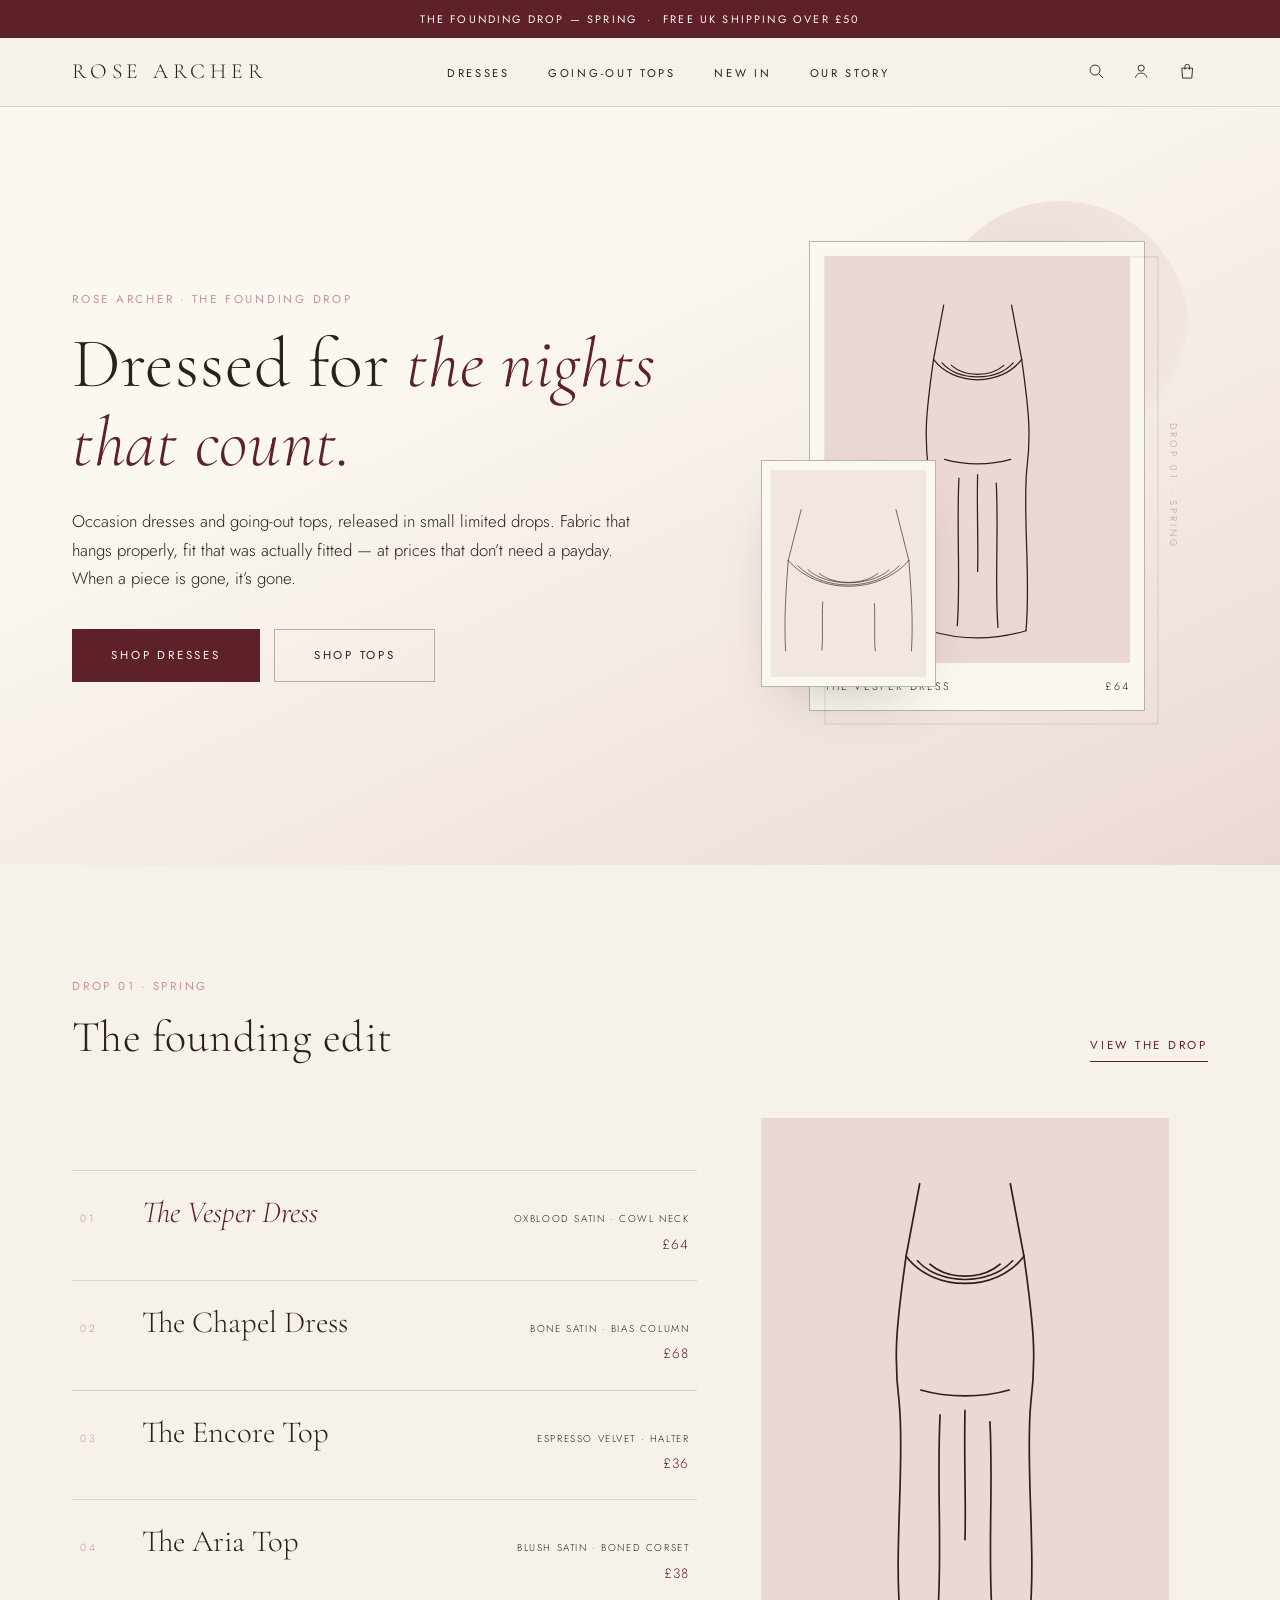
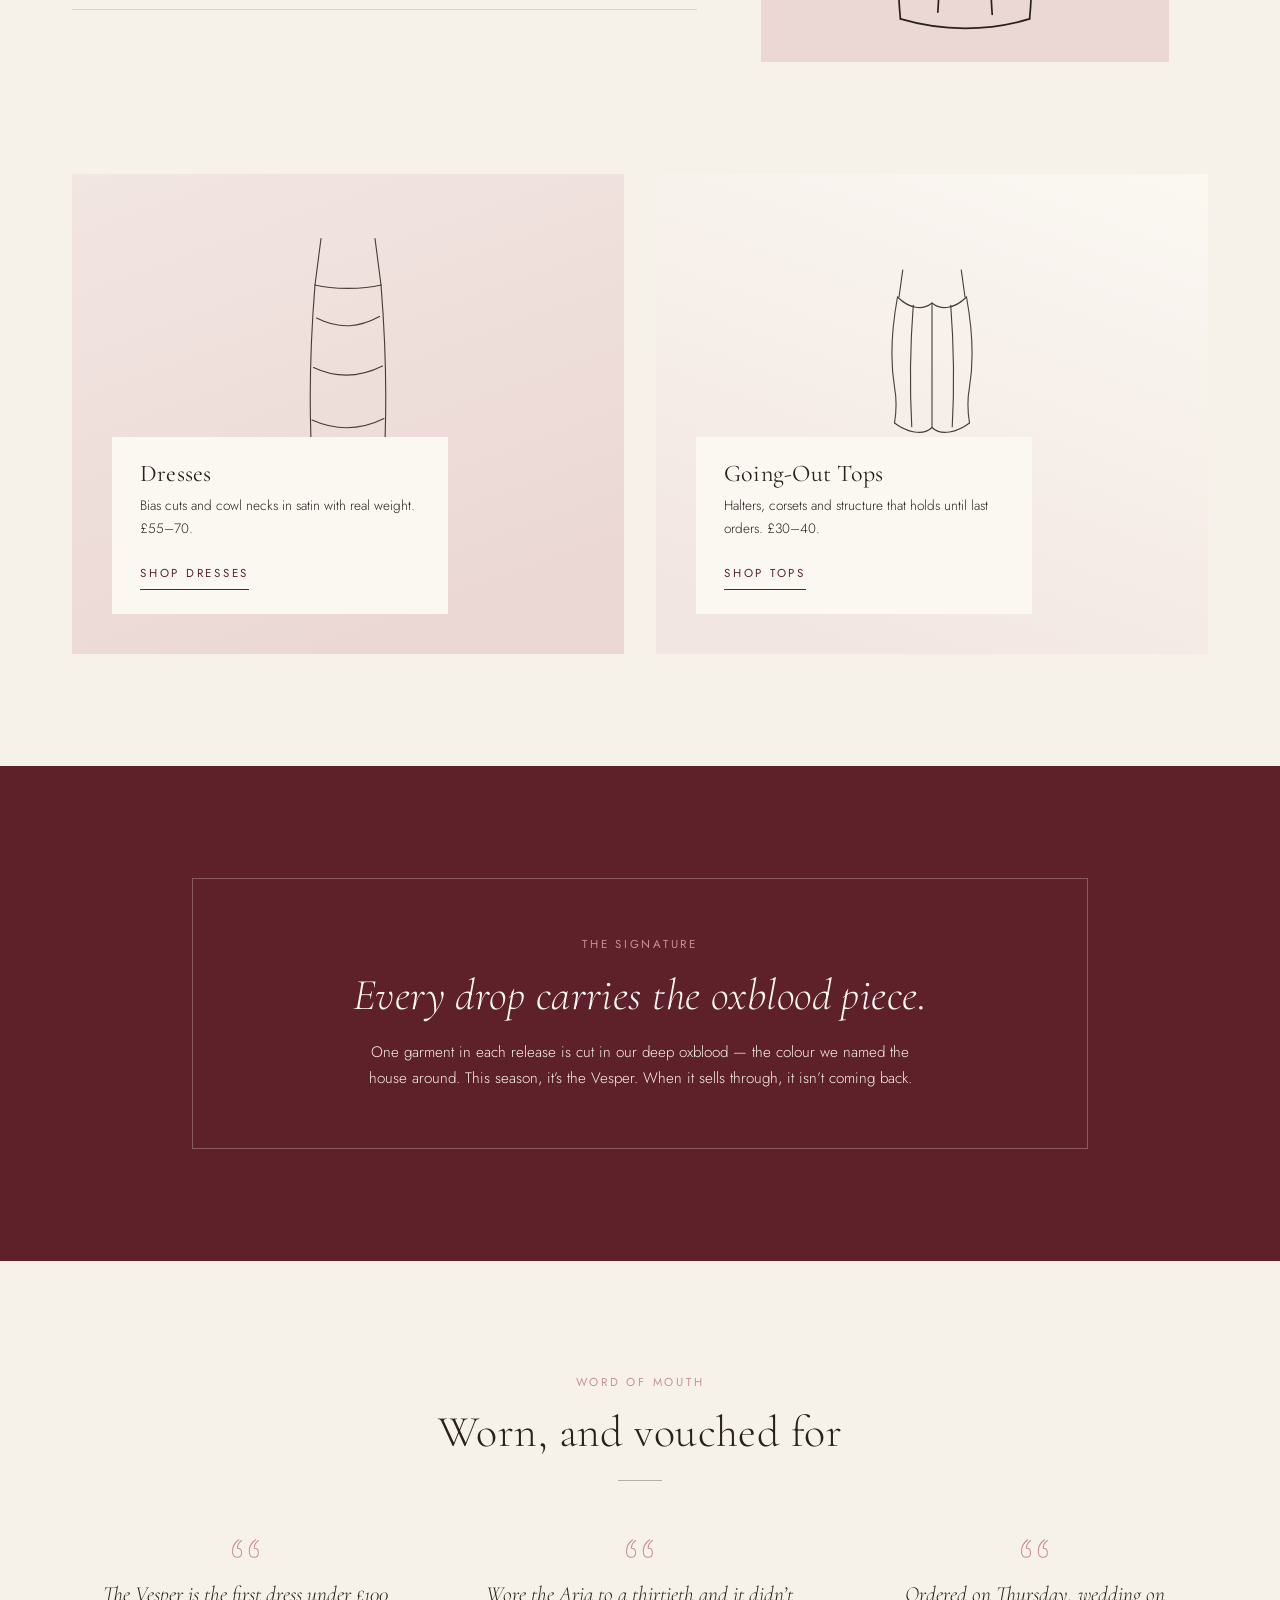
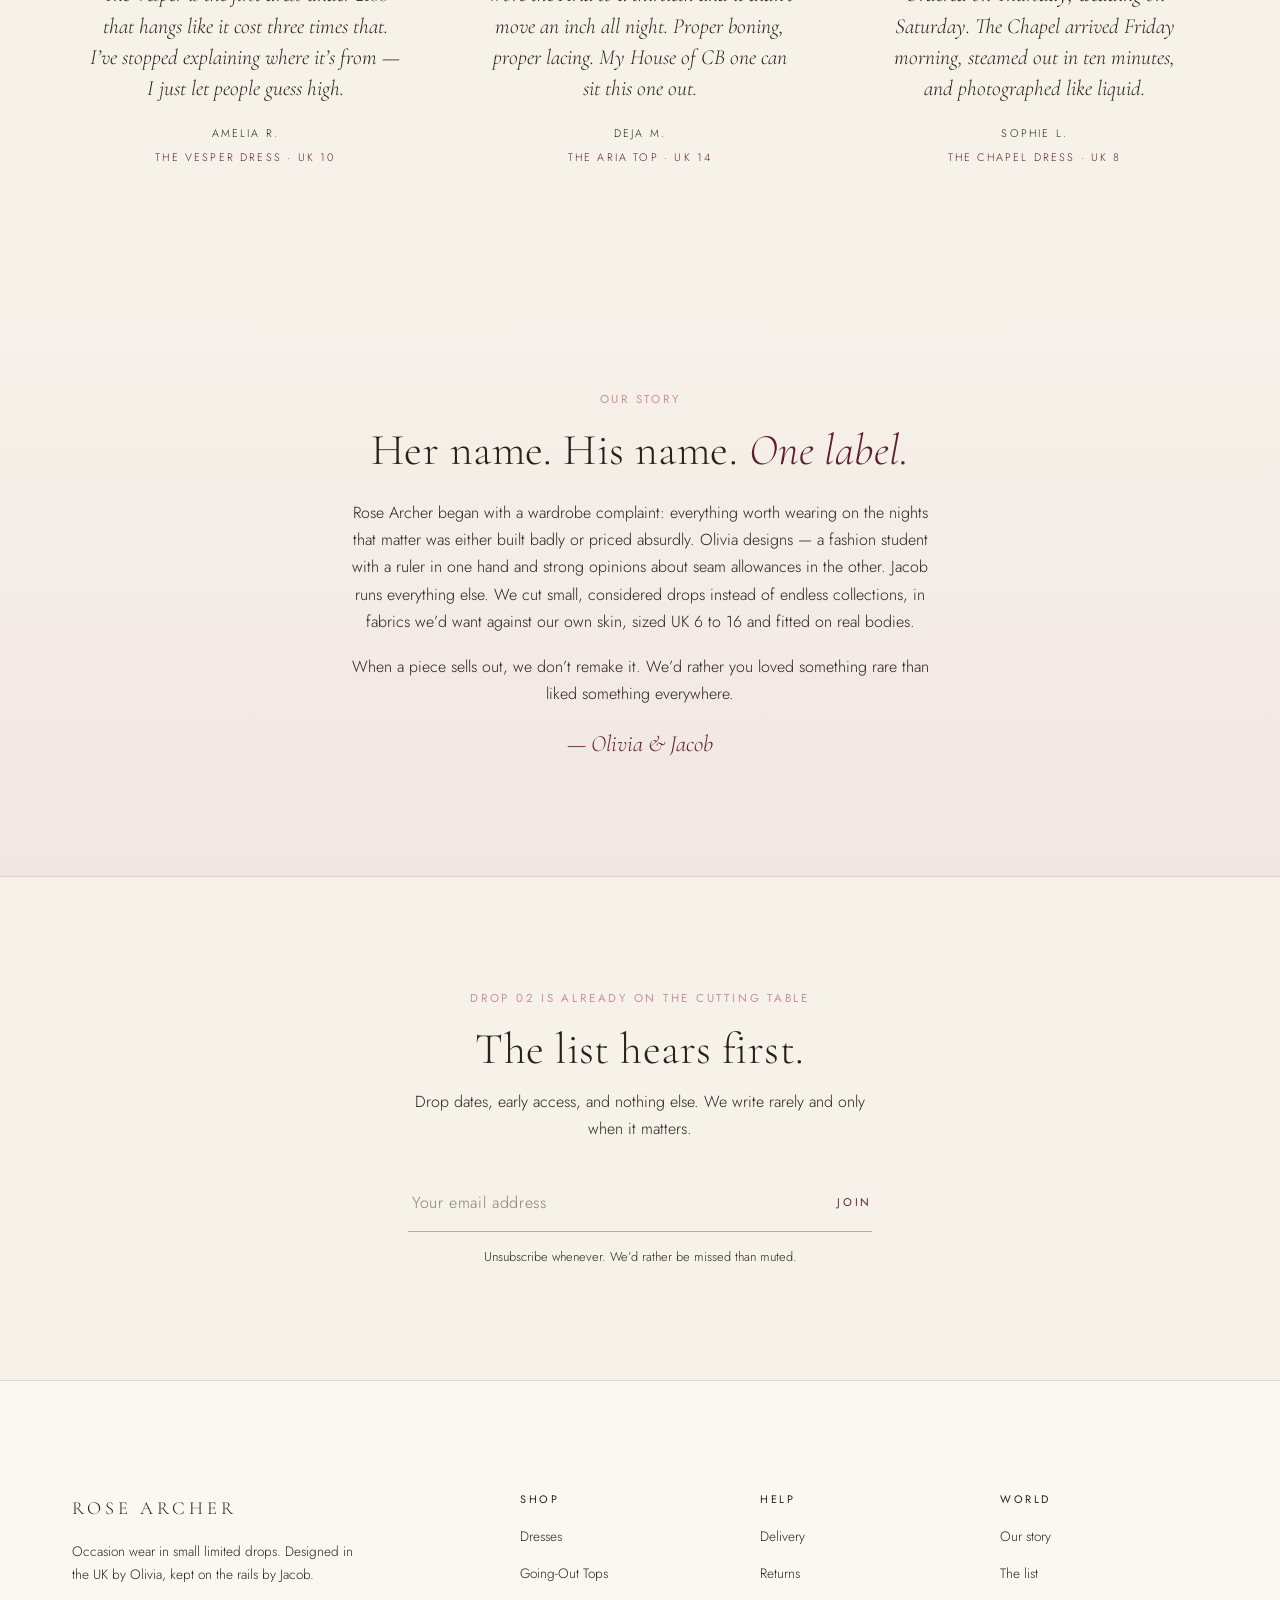
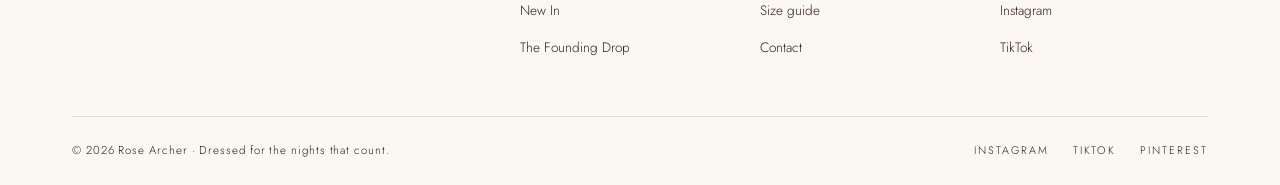
==== commit d31412bb: "Elevate homepage with 21st.dev-inspired editorial patterns Design pass grounded in 21st.dev catalog " ====
--- a/index.html
+++ b/index.html
@@ -218,7 +218,7 @@
     </symbol>
   </svg>
 
-  <a class="visually-hidden" href="#main">Skip to content</a>
+  <a class="skip-link" href="#main">Skip to content</a>
 
   <!-- Announcement bar -->
   <p class="announcement">The founding drop — Spring &nbsp;·&nbsp; Free UK shipping over £50</p>
@@ -295,7 +295,7 @@
          ================================================================== -->
     <section class="hero" aria-labelledby="hero-title">
       <div class="container hero-inner">
-        <div class="hero-copy">
+        <div class="hero-copy" data-reveal>
           <span class="eyebrow">Rose Archer · The founding drop</span>
           <h1 id="hero-title">Dressed for <span class="accent-italic">the nights that count.</span></h1>
           <p class="lede">Occasion dresses and going-out tops, released in small limited drops. Fabric that hangs properly, fit that was actually fitted — at prices that don’t need a payday. When a piece is gone, it’s gone.</p>
@@ -305,15 +305,25 @@
           </div>
         </div>
 
-        <div class="hero-visual">
-          <div class="hero-frame">
-            <!-- Placeholder illustration — swap the <svg> for an <img> when photography exists -->
-            <figure class="product-media media--blush">
-              <svg viewBox="0 0 360 480" role="img" aria-label="Line illustration of the Vesper dress — a cowl-neck satin slip midi">
-                <use href="#illo-vesper"/>
-              </svg>
-            </figure>
-            <p class="hero-caption"><span>The Vesper Dress</span> <span>£64</span></p>
+        <div class="hero-visual" data-reveal>
+          <!-- Editorial collage: main frame + overlapping detail frame over a soft wash -->
+          <div class="hero-collage">
+            <span class="hero-wash" aria-hidden="true"></span>
+            <div class="hero-frame hero-frame--main">
+              <!-- Placeholder illustration — swap the <svg> for an <img> when photography exists -->
+              <figure class="product-media media--blush">
+                <svg viewBox="0 0 360 480" role="img" aria-label="Line illustration of the Vesper dress — a cowl-neck satin slip midi">
+                  <use href="#illo-vesper"/>
+                </svg>
+              </figure>
+              <p class="hero-caption"><span>The Vesper Dress</span> <span>£64</span></p>
+            </div>
+            <div class="hero-frame hero-frame--detail" aria-hidden="true">
+              <figure class="product-media media--blush-soft">
+                <svg viewBox="0 0 360 480"><use href="#illo-vesper-detail"/></svg>
+              </figure>
+            </div>
+            <span class="hero-vertical" aria-hidden="true">Drop 01 · Spring</span>
           </div>
         </div>
       </div>
@@ -332,9 +342,70 @@
           <a class="text-link" href="collection.html">View the drop</a>
         </div>
 
+        <!-- ≥960px: quiet-luxury index — hovering or focusing a row swaps the
+             featured panel. Below 960px the card grid beneath shows instead. -->
+        <div class="edit-showcase" data-edit-showcase data-reveal>
+          <ol class="edit-list" role="list">
+            <li>
+              <a class="edit-row is-active" href="product.html?p=vesper" data-edit-item="vesper">
+                <span class="edit-num" aria-hidden="true">01</span>
+                <span class="edit-name">The Vesper Dress</span>
+                <span class="edit-detail">
+                  <span class="edit-meta">Oxblood satin · cowl neck</span>
+                  <span class="edit-price">£64</span>
+                </span>
+              </a>
+            </li>
+            <li>
+              <a class="edit-row" href="product.html?p=chapel" data-edit-item="chapel">
+                <span class="edit-num" aria-hidden="true">02</span>
+                <span class="edit-name">The Chapel Dress</span>
+                <span class="edit-detail">
+                  <span class="edit-meta">Bone satin · bias column</span>
+                  <span class="edit-price">£68</span>
+                </span>
+              </a>
+            </li>
+            <li>
+              <a class="edit-row" href="product.html?p=encore" data-edit-item="encore">
+                <span class="edit-num" aria-hidden="true">03</span>
+                <span class="edit-name">The Encore Top</span>
+                <span class="edit-detail">
+                  <span class="edit-meta">Espresso velvet · halter</span>
+                  <span class="edit-price">£36</span>
+                </span>
+              </a>
+            </li>
+            <li>
+              <a class="edit-row" href="product.html?p=aria" data-edit-item="aria">
+                <span class="edit-num" aria-hidden="true">04</span>
+                <span class="edit-name">The Aria Top</span>
+                <span class="edit-detail">
+                  <span class="edit-meta">Blush satin · boned corset</span>
+                  <span class="edit-price">£38</span>
+                </span>
+              </a>
+            </li>
+          </ol>
+          <div class="edit-preview" aria-hidden="true">
+            <figure class="product-media media--blush is-active" data-edit-preview="vesper">
+              <svg viewBox="0 0 360 480"><use href="#illo-vesper"/></svg>
+            </figure>
+            <figure class="product-media media--blush-soft" data-edit-preview="chapel">
+              <svg viewBox="0 0 360 480"><use href="#illo-chapel"/></svg>
+            </figure>
+            <figure class="product-media media--blush" data-edit-preview="encore">
+              <svg viewBox="0 0 360 480"><use href="#illo-encore"/></svg>
+            </figure>
+            <figure class="product-media media--blush-soft" data-edit-preview="aria">
+              <svg viewBox="0 0 360 480"><use href="#illo-aria"/></svg>
+            </figure>
+          </div>
+        </div>
+
         <div class="product-grid product-grid--4">
 
-          <article class="product-card" data-product="vesper">
+          <article class="product-card" data-product="vesper" data-reveal>
             <a class="card-media-link" href="product.html?p=vesper">
               <figure class="product-media media--blush">
                 <svg viewBox="0 0 360 480" role="img" aria-label="Line illustration of the Vesper dress — a cowl-neck satin slip midi">
@@ -349,13 +420,14 @@
               </div>
             </div>
             <div class="card-info">
+              <span class="card-num" aria-hidden="true">01</span>
               <h3 class="card-name"><a href="product.html?p=vesper">The Vesper Dress</a></h3>
               <p class="card-meta">Oxblood satin · cowl neck</p>
               <p class="card-price">£64</p>
             </div>
           </article>
 
-          <article class="product-card" data-product="chapel">
+          <article class="product-card" data-product="chapel" data-reveal>
             <a class="card-media-link" href="product.html?p=chapel">
               <figure class="product-media media--blush-soft">
                 <svg viewBox="0 0 360 480" role="img" aria-label="Line illustration of the Chapel dress — a bias-cut satin column">
@@ -370,13 +442,14 @@
               </div>
             </div>
             <div class="card-info">
+              <span class="card-num" aria-hidden="true">02</span>
               <h3 class="card-name"><a href="product.html?p=chapel">The Chapel Dress</a></h3>
               <p class="card-meta">Bone satin · bias column</p>
               <p class="card-price">£68</p>
             </div>
           </article>
 
-          <article class="product-card" data-product="encore">
+          <article class="product-card" data-product="encore" data-reveal>
             <a class="card-media-link" href="product.html?p=encore">
               <figure class="product-media media--blush">
                 <svg viewBox="0 0 360 480" role="img" aria-label="Line illustration of the Encore top — a velvet halterneck">
@@ -391,13 +464,14 @@
               </div>
             </div>
             <div class="card-info">
+              <span class="card-num" aria-hidden="true">03</span>
               <h3 class="card-name"><a href="product.html?p=encore">The Encore Top</a></h3>
               <p class="card-meta">Espresso velvet · halter</p>
               <p class="card-price">£36</p>
             </div>
           </article>
 
-          <article class="product-card" data-product="aria">
+          <article class="product-card" data-product="aria" data-reveal>
             <a class="card-media-link" href="product.html?p=aria">
               <figure class="product-media media--blush-soft">
                 <svg viewBox="0 0 360 480" role="img" aria-label="Line illustration of the Aria top — a boned satin corset">
@@ -412,6 +486,7 @@
               </div>
             </div>
             <div class="card-info">
+              <span class="card-num" aria-hidden="true">04</span>
               <h3 class="card-name"><a href="product.html?p=aria">The Aria Top</a></h3>
               <p class="card-meta">Blush satin · boned corset</p>
               <p class="card-price">£38</p>
@@ -428,7 +503,7 @@
     <section class="section" aria-label="Shop by category" style="padding-top:0">
       <div class="container category-panels">
 
-        <a class="category-panel category-panel--dresses card-media-link" href="collection.html?cat=dresses">
+        <a class="category-panel category-panel--dresses card-media-link" href="collection.html?cat=dresses" data-reveal>
           <div class="category-art" aria-hidden="true">
             <svg viewBox="0 0 360 480"><use href="#illo-chapel"/></svg>
           </div>
@@ -439,7 +514,7 @@
           </div>
         </a>
 
-        <a class="category-panel category-panel--tops card-media-link" href="collection.html?cat=tops">
+        <a class="category-panel category-panel--tops card-media-link" href="collection.html?cat=tops" data-reveal>
           <div class="category-art" aria-hidden="true">
             <svg viewBox="0 0 360 480"><use href="#illo-aria"/></svg>
           </div>
@@ -475,7 +550,7 @@
         </div>
 
         <div class="reviews-grid">
-          <figure class="review">
+          <figure class="review" data-reveal>
             <svg class="review-quote-mark" viewBox="0 0 48 32" aria-hidden="true"><use href="#quote-mark"/></svg>
             <blockquote>
               <p>The Vesper is the first dress under £100 that hangs like it cost three times that. I’ve stopped explaining where it’s from — I just let people guess high.</p>
@@ -483,7 +558,7 @@
             <figcaption>Amelia R. <span>The Vesper Dress · UK 10</span></figcaption>
           </figure>
 
-          <figure class="review">
+          <figure class="review" data-reveal>
             <svg class="review-quote-mark" viewBox="0 0 48 32" aria-hidden="true"><use href="#quote-mark"/></svg>
             <blockquote>
               <p>Wore the Aria to a thirtieth and it didn’t move an inch all night. Proper boning, proper lacing. My House of CB one can sit this one out.</p>
@@ -491,7 +566,7 @@
             <figcaption>Deja M. <span>The Aria Top · UK 14</span></figcaption>
           </figure>
 
-          <figure class="review">
+          <figure class="review" data-reveal>
             <svg class="review-quote-mark" viewBox="0 0 48 32" aria-hidden="true"><use href="#quote-mark"/></svg>
             <blockquote>
               <p>Ordered on Thursday, wedding on Saturday. The Chapel arrived Friday morning, steamed out in ten minutes, and photographed like liquid.</p>
@@ -506,7 +581,7 @@
          BRAND STORY
          ================================================================== -->
     <section class="story section" id="story" aria-labelledby="story-title">
-      <div class="container story-inner">
+      <div class="container story-inner" data-reveal>
         <span class="eyebrow">Our story</span>
         <h2 id="story-title">Her name. His name. <span class="accent-italic">One label.</span></h2>
         <p>Rose Archer began with a wardrobe complaint: everything worth wearing on the nights that matter was either built badly or priced absurdly. Olivia designs — a fashion student with a ruler in one hand and strong opinions about seam allowances in the other. Jacob runs everything else. We cut small, considered drops instead of endless collections, in fabrics we’d want against our own skin, sized UK 6 to 16 and fitted on real bodies.</p>
@@ -519,7 +594,7 @@
          EMAIL CAPTURE
          ================================================================== -->
     <section class="newsletter section" id="newsletter" aria-labelledby="newsletter-title">
-      <div class="container newsletter-inner">
+      <div class="container newsletter-inner" data-reveal>
         <span class="eyebrow">Drop 02 is already on the cutting table</span>
         <h2 id="newsletter-title">The list hears first.</h2>
         <p>Drop dates, early access, and nothing else. We write rarely and only when it matters.</p>
--- a/css/styles.css
+++ b/css/styles.css
@@ -366,6 +366,26 @@
   border-top: 1px solid var(--hairline);
 }
 
+/* Skip-to-content link — hidden until focused, then drops in at the top */
+.skip-link {
+  position: absolute;
+  top: -100%;
+  left: 50%;
+  transform: translateX(-50%);
+  z-index: 100;
+  padding: 0.8rem 1.6rem;
+  font-size: 0.72rem;
+  letter-spacing: var(--track-ui);
+  text-transform: uppercase;
+  text-decoration: none;
+  background-color: var(--oxblood);
+  color: var(--bone-light);
+}
+
+.skip-link:focus-visible {
+  top: 0;
+}
+
 
 /* ==========================================================================
    07. ANNOUNCEMENT BAR
@@ -635,12 +655,69 @@
   text-transform: uppercase;
 }
 
+/* --- Editorial collage ---------------------------------------------------
+   Main frame + smaller overlapping detail frame over a soft circular wash,
+   with a vertical drop caption running up the right edge. */
+
+.hero-collage {
+  position: relative;
+  padding: 1.5rem 1.5rem 2.75rem 2.25rem;
+}
+
+/* Soft blush disc behind the frames */
+.hero-wash {
+  position: absolute;
+  top: -0.5rem;
+  right: -0.75rem;
+  width: 62%;
+  aspect-ratio: 1;
+  border-radius: 50%;
+  background: radial-gradient(circle at 40% 40%, var(--blush) 0%, var(--blush-soft) 70%, transparent 72%);
+  pointer-events: none;
+}
+
+.hero-frame--main {
+  position: relative;
+  z-index: 1;
+}
+
+/* Overlapping detail frame, lower left — sits clear of the main caption */
+.hero-frame--detail {
+  position: absolute;
+  z-index: 2;
+  left: 0;
+  bottom: 4.75rem;
+  width: 42%;
+  padding: 0.55rem;
+  box-shadow: var(--shadow-soft);
+}
+
+.hero-frame--detail::after {
+  content: none; /* no echo on the small frame — one is enough */
+}
+
+/* Vertical drop caption along the right edge */
+.hero-vertical {
+  position: absolute;
+  top: 50%;
+  right: -0.4rem;
+  transform: translateY(-50%);
+  writing-mode: vertical-rl;
+  font-size: 0.6rem;
+  letter-spacing: 0.32em;
+  text-transform: uppercase;
+  color: var(--rose); /* decorative — repeats the eyebrow above */
+  white-space: nowrap;
+}
+
 @media (min-width: 960px) {
   .hero-inner {
     grid-template-columns: minmax(0, 7fr) minmax(0, 5fr);
     gap: 4rem;
   }
   .hero-visual { margin-inline: 0 auto; }
+  .hero-collage { padding: 2rem 2rem 3.25rem 3rem; }
+  .hero-vertical { right: -0.2rem; }
 }
 
 
@@ -665,6 +742,16 @@
 .section-head--centre {
   margin-inline: auto;
   text-align: center;
+}
+
+/* Short hairline ornament beneath centred heads — invitation-card cadence */
+.section-head--centre h2::after {
+  content: "";
+  display: block;
+  width: 2.75rem;
+  height: 1px;
+  margin: 1.4rem auto 0;
+  background-color: var(--hairline-strong);
 }
 
 .section-head p {
@@ -737,6 +824,16 @@
   text-align: center;
 }
 
+/* Editorial index number above the name — decorative, aria-hidden */
+.card-num {
+  display: block;
+  font-size: 0.6rem;
+  font-weight: 400;
+  letter-spacing: 0.32em;
+  color: var(--rose);
+  margin-bottom: 0.45rem;
+}
+
 .card-name {
   font-family: var(--font-display);
   font-size: 1.15rem;
@@ -858,6 +955,104 @@
 }
 
 
+/* --- The founding edit: quiet-luxury index ------------------------------
+   Desktop only: a numbered list of the drop; hovering or focusing a row
+   swaps the featured panel beside it. Below 960px the card grid shows
+   instead (the .edit-showcase is display:none). -------------------------- */
+
+.edit-showcase {
+  display: none;
+}
+
+@media (min-width: 960px) {
+  .edit-showcase {
+    display: grid;
+    grid-template-columns: minmax(0, 7fr) minmax(0, 5fr);
+    gap: 4rem;
+    align-items: center;
+  }
+
+  /* The showcase replaces the grid at desktop widths */
+  .edit-showcase + .product-grid--4 {
+    display: none;
+  }
+}
+
+.edit-list {
+  border-top: 1px solid var(--hairline);
+}
+
+.edit-row {
+  display: grid;
+  grid-template-columns: 2.6rem 1fr auto;
+  align-items: baseline;
+  gap: 1.25rem;
+  padding: 1.5rem 0.5rem;
+  text-decoration: none;
+  color: var(--espresso);
+  border-bottom: 1px solid var(--hairline);
+}
+
+.edit-num {
+  font-size: 0.65rem;
+  letter-spacing: 0.32em;
+  color: var(--rose); /* decorative index */
+}
+
+.edit-name {
+  font-family: var(--font-display);
+  font-size: clamp(1.6rem, 2.4vw, 2rem);
+  font-weight: 300;
+  line-height: 1.15;
+  transition: color var(--dur) var(--ease), font-style 0s;
+}
+
+.edit-row:hover .edit-name,
+.edit-row.is-active .edit-name {
+  color: var(--oxblood);
+  font-style: italic;
+}
+
+.edit-detail {
+  display: flex;
+  flex-direction: column;
+  align-items: flex-end;
+  gap: 0.3rem;
+  text-align: right;
+}
+
+.edit-meta {
+  font-size: 0.62rem;
+  letter-spacing: 0.16em;
+  text-transform: uppercase;
+}
+
+.edit-price {
+  font-size: 0.85rem;
+  letter-spacing: 0.08em;
+  color: var(--oxblood);
+}
+
+/* Featured panel: stacked figures, the active one fades in */
+.edit-preview {
+  position: relative;
+  aspect-ratio: 3 / 4;
+  max-height: 34rem;
+}
+
+.edit-preview .product-media {
+  position: absolute;
+  inset: 0;
+  aspect-ratio: auto;
+  opacity: 0;
+  transition: opacity 0.45s var(--ease);
+}
+
+.edit-preview .product-media.is-active {
+  opacity: 1;
+}
+
+
 /* ==========================================================================
    13. CATEGORY PANELS
    ========================================================================== */
@@ -942,6 +1137,13 @@
   background-color: var(--oxblood);
   color: var(--bone-light);
   text-align: center;
+}
+
+/* Hairline invitation border inside the strip */
+.signature-strip .container {
+  max-width: 56rem;
+  border: 1px solid var(--hairline-bone);
+  padding-block: clamp(2.5rem, 5vw, 3.5rem);
 }
 
 .signature-strip .eyebrow {
@@ -1710,7 +1912,6 @@
 
 .fit-note {
   margin-top: 0.8rem;
-  font-size: 0.78rem;
   font-style: italic;
   font-family: var(--font-display);
   font-size: 0.95rem;
@@ -1835,13 +2036,34 @@
   outline-offset: 3px;
 }
 
-/* On oxblood surfaces the ring flips to bone for contrast */
+/* On oxblood surfaces the ring flips to bone for contrast.
+   (.btn--primary keeps the oxblood ring — its outline is drawn over the
+   page background, not the button, and the offset gap keeps it visible.) */
 .announcement :focus-visible,
-.signature-strip :focus-visible,
-.btn--primary:focus-visible {
+.signature-strip :focus-visible {
   outline-color: var(--bone-light);
   outline-offset: 2px;
 }
+
+/* Soft fade-up reveal on scroll.
+   JS adds .has-reveal to <body> only when IntersectionObserver exists AND
+   the user has not asked for reduced motion — without it, everything is
+   simply visible. */
+.has-reveal [data-reveal] {
+  opacity: 0;
+  transform: translateY(1.1rem);
+  transition: opacity 0.7s var(--ease), transform 0.7s var(--ease);
+}
+
+.has-reveal [data-reveal].is-revealed {
+  opacity: 1;
+  transform: none;
+}
+
+/* Gentle stagger for cards revealed inside a grid */
+.has-reveal .product-grid [data-reveal]:nth-child(2) { transition-delay: 0.08s; }
+.has-reveal .product-grid [data-reveal]:nth-child(3) { transition-delay: 0.16s; }
+.has-reveal .product-grid [data-reveal]:nth-child(4) { transition-delay: 0.24s; }
 
 /* Respect reduced-motion preferences: remove movement, keep state changes */
 @media (prefers-reduced-motion: reduce) {
@@ -1862,4 +2084,10 @@
   .category-panel:hover .category-art {
     transform: none;
   }
-}
+
+  /* Belt and braces: reveal targets are always visible under reduced motion */
+  .has-reveal [data-reveal] {
+    opacity: 1;
+    transform: none;
+  }
+}
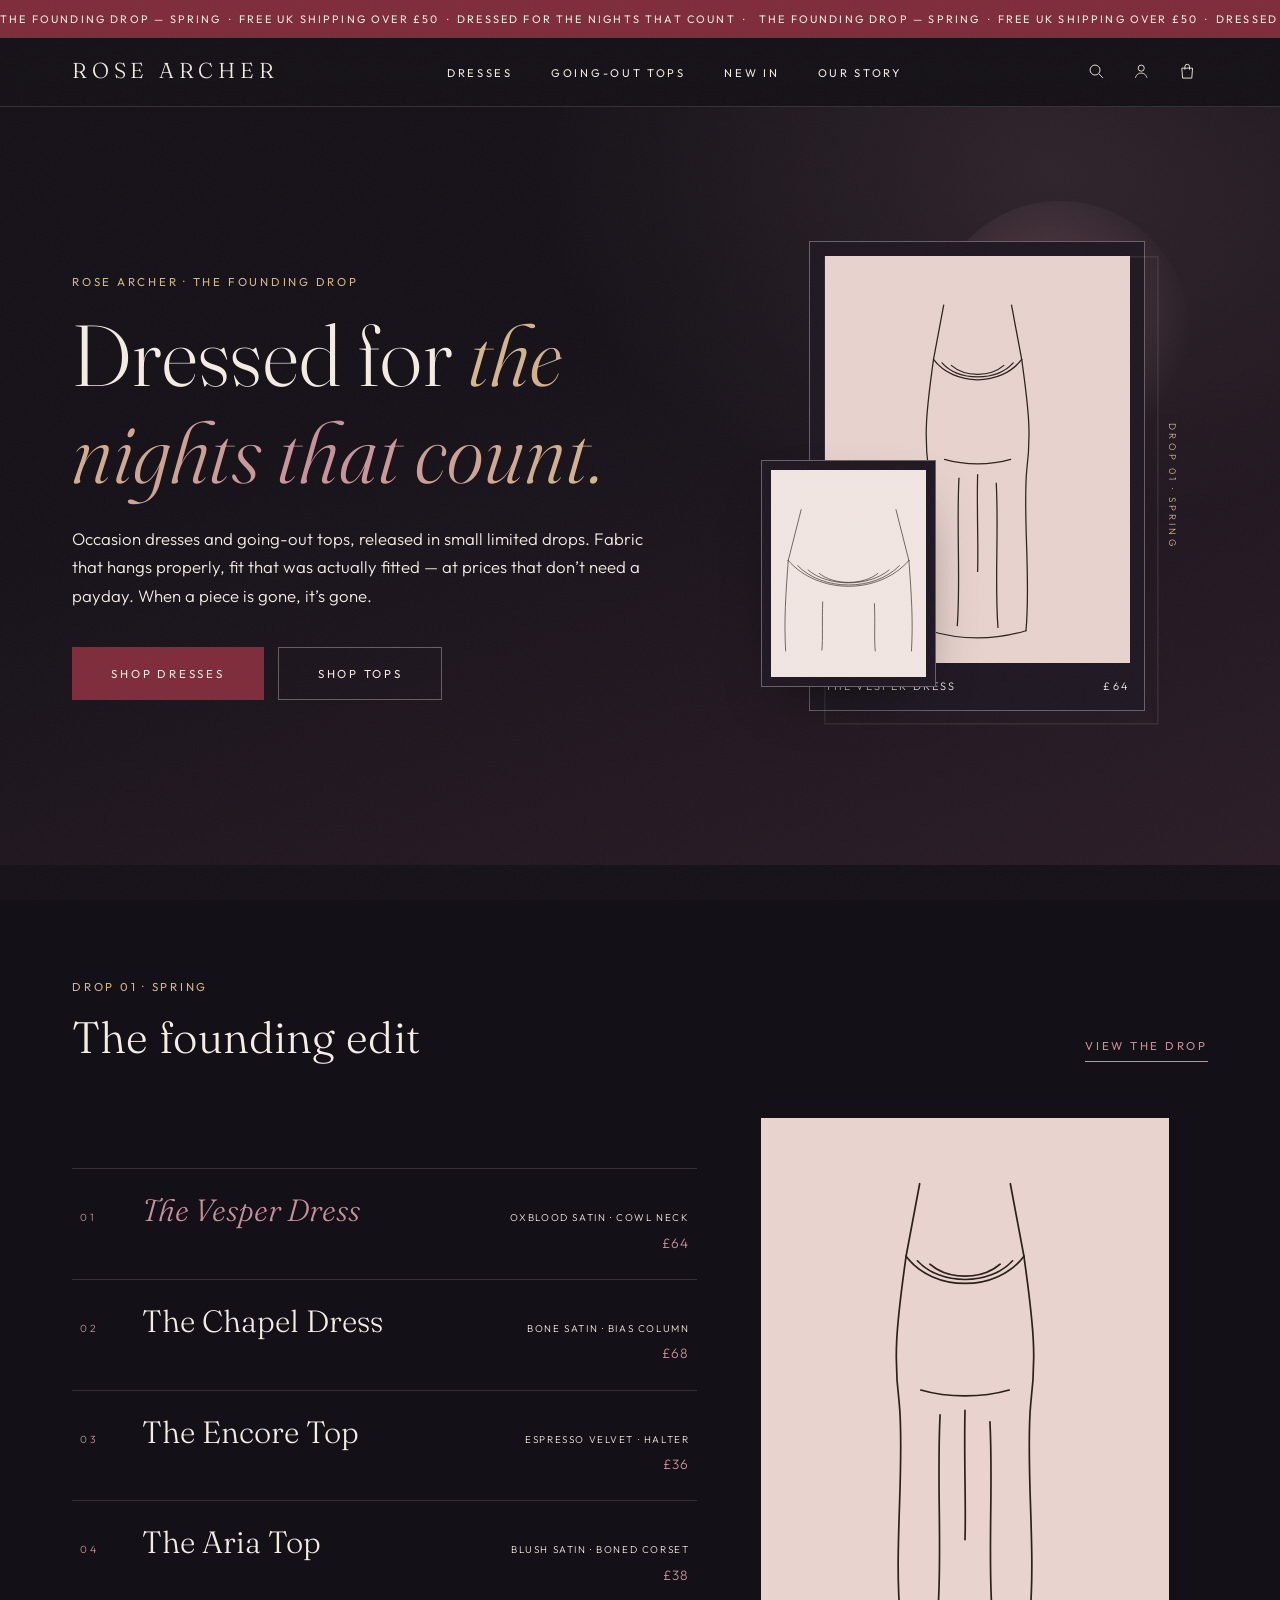
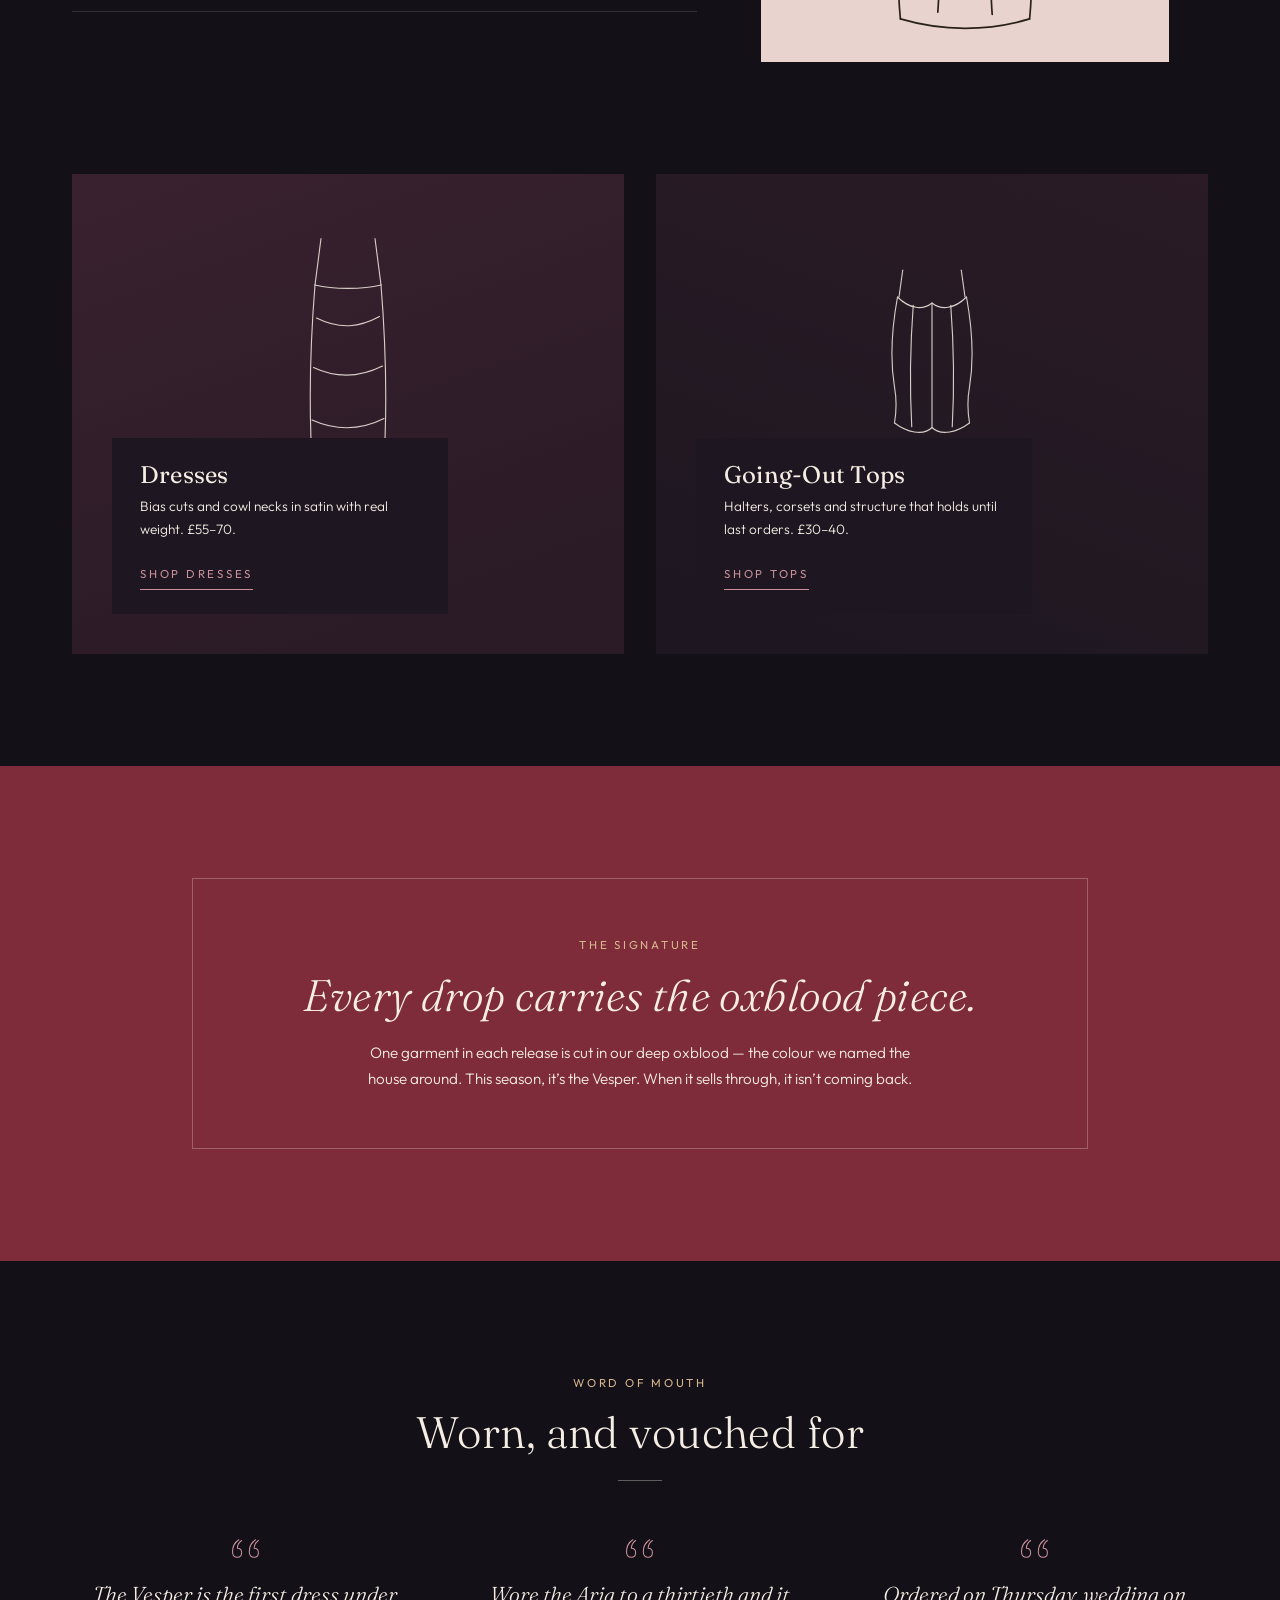
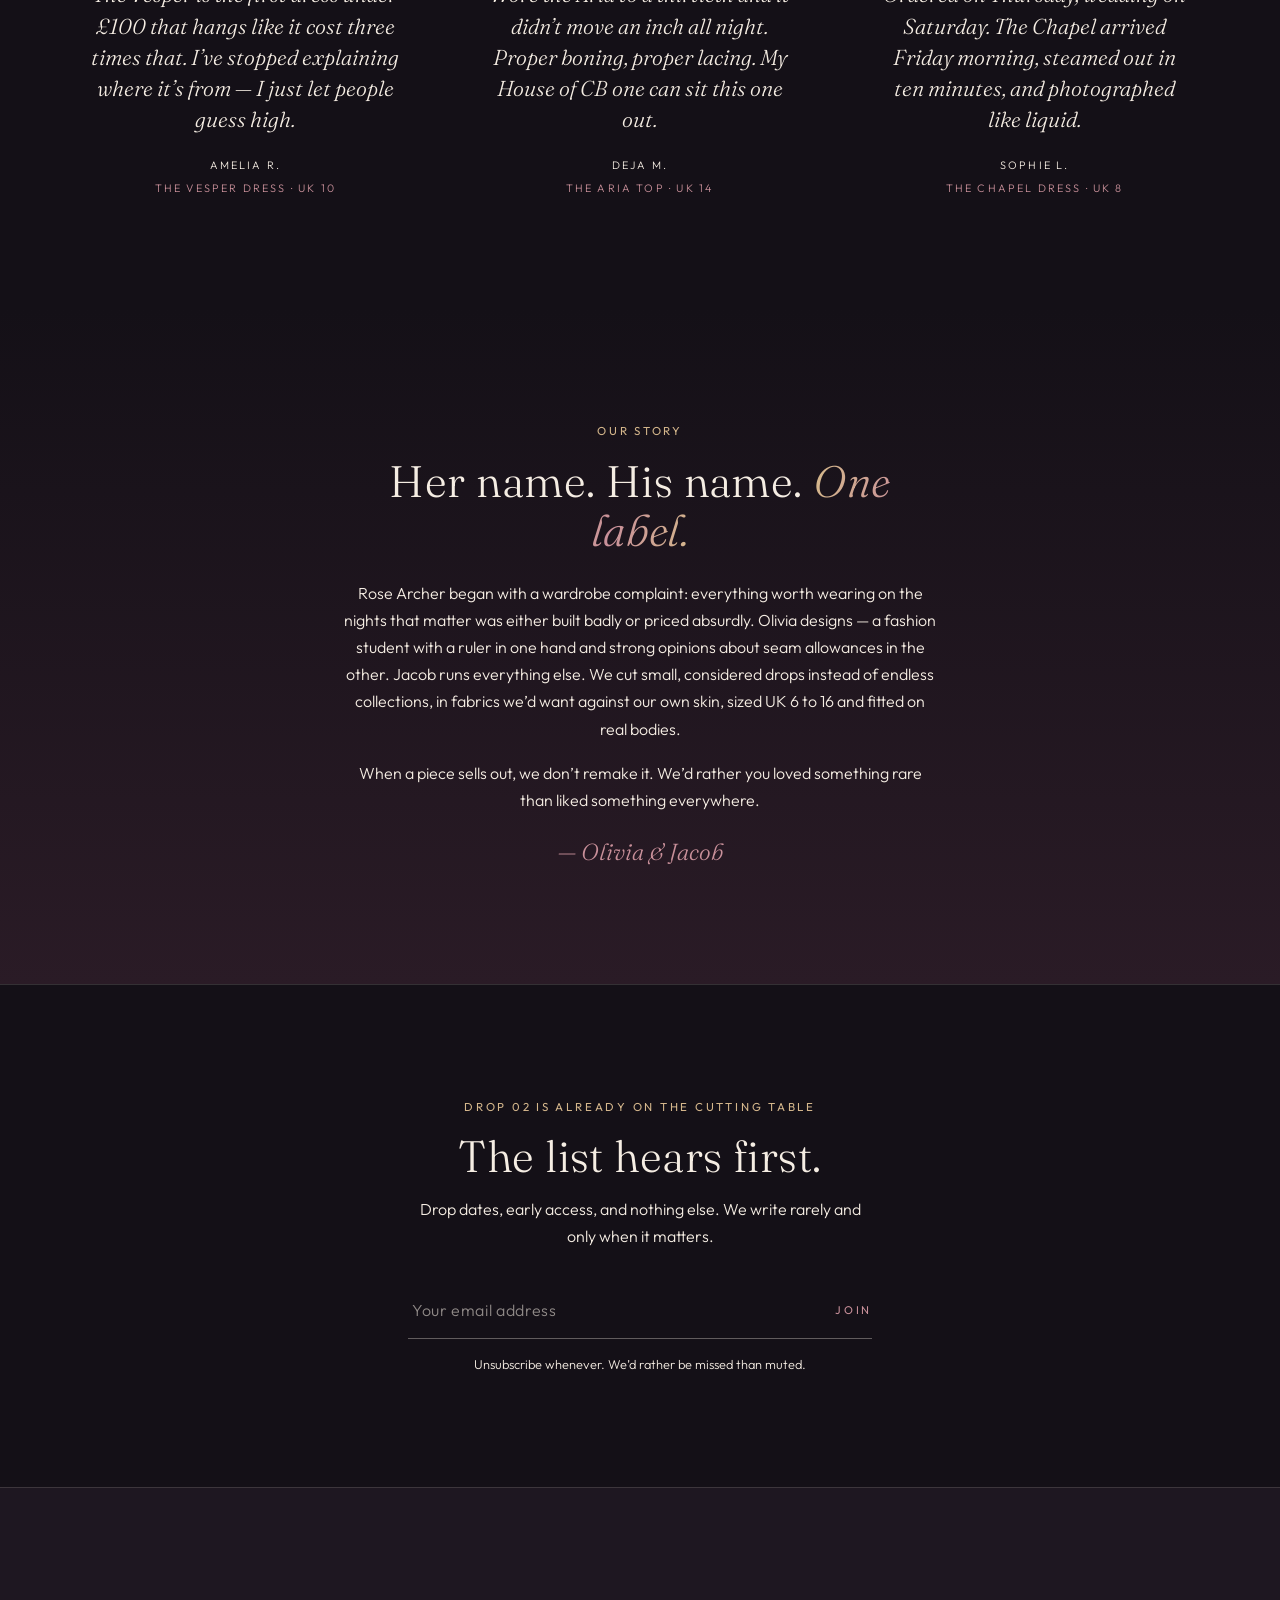
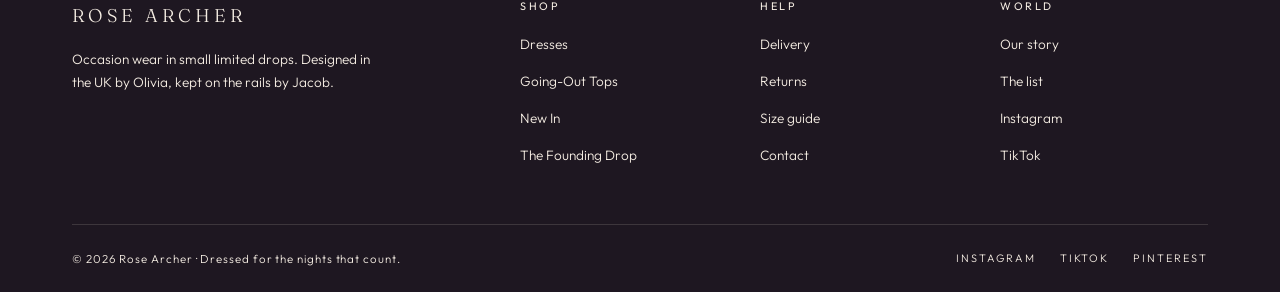
==== commit 12b05f75: "Rethemed to 'After Dark': nocturnal noir redesign Brand constraints on palette, fonts and format lif" ====
--- a/index.html
+++ b/index.html
@@ -5,10 +5,10 @@
   <meta name="viewport" content="width=device-width, initial-scale=1.0">
   <title>Rose Archer — Dressed for the nights that count</title>
   <meta name="description" content="Rose Archer makes occasion dresses and going-out tops in small, limited drops. Better fabric, better fit, honest prices. UK sizes 6–16.">
-  <link rel="icon" href="data:image/svg+xml,%3Csvg xmlns='http://www.w3.org/2000/svg' viewBox='0 0 32 32'%3E%3Crect width='32' height='32' fill='%23F6F2EA'/%3E%3Ctext x='16' y='22' font-family='Georgia,serif' font-size='15' fill='%235E2129' text-anchor='middle'%3ERA%3C/text%3E%3C/svg%3E">
+  <link rel="icon" href="data:image/svg+xml,%3Csvg xmlns='http://www.w3.org/2000/svg' viewBox='0 0 32 32'%3E%3Crect width='32' height='32' fill='%23141017'/%3E%3Ctext x='16' y='22' font-family='Georgia,serif' font-size='15' fill='%23D5B78C' text-anchor='middle'%3ERA%3C/text%3E%3C/svg%3E">
   <link rel="preconnect" href="https://fonts.googleapis.com">
   <link rel="preconnect" href="https://fonts.gstatic.com" crossorigin>
-  <link href="https://fonts.googleapis.com/css2?family=Cormorant+Garamond:ital,wght@0,300;0,400;1,300;1,400&family=Jost:wght@300;400&display=swap" rel="stylesheet">
+  <link href="https://fonts.googleapis.com/css2?family=Fraunces:ital,opsz,wght@0,9..144,300;0,9..144,400;0,9..144,500;1,9..144,300;1,9..144,400&family=Outfit:wght@300;400;500&display=swap" rel="stylesheet">
   <link rel="stylesheet" href="css/styles.css">
 </head>
 <body>
@@ -221,7 +221,12 @@
   <a class="skip-link" href="#main">Skip to content</a>
 
   <!-- Announcement bar -->
-  <p class="announcement">The founding drop — Spring &nbsp;·&nbsp; Free UK shipping over £50</p>
+  <div class="announcement">
+    <p class="visually-hidden">The founding drop — Spring · Free UK shipping over £50</p>
+    <div class="announcement-track" aria-hidden="true">
+      <span class="announcement-set">The founding drop — Spring&ensp;·&ensp;Free UK shipping over £50&ensp;·&ensp;Dressed for the nights that count&ensp;·&ensp;</span><span class="announcement-set">The founding drop — Spring&ensp;·&ensp;Free UK shipping over £50&ensp;·&ensp;Dressed for the nights that count&ensp;·&ensp;</span>
+    </div>
+  </div>
 
   <!-- ====================================================================
        HEADER
--- a/css/styles.css
+++ b/css/styles.css
@@ -37,31 +37,35 @@
    ========================================================================== */
 
 :root {
-  /* Palette */
-  --bone:            #F6F2EA;  /* main background */
-  --bone-light:      #FBF8F2;  /* cards & panels */
-  --espresso:        #2B211B;  /* text & logo */
-  --oxblood:         #5E2129;  /* signature accent: buttons, links, bar */
-  --oxblood-pressed: #471820;  /* hover / pressed states */
-  --rose:            #C9909A;  /* secondary accent, eyebrow text.
-                                  NOTE: fails WCAG AA on bone at body sizes —
-                                  use only for large or decorative text. */
-  --blush:           #EBD8D4;  /* soft gradient panels */
-  --blush-soft:      #F2E6E2;  /* softer gradient stop */
-  --smoke:           #8D8680;  /* dividers & LARGE secondary text only.
-                                  3.2:1 on bone — passes AA for large text,
-                                  fails for body copy. */
+  /* Palette — "After Dark": nocturnal noir, candlelight ivory, garnet
+     and champagne. Illustration cards stay light (parchment/blush) so the
+     line drawings read like framed prints against the dark page. */
+  --bg:              #141017;  /* main background — aubergine noir */
+  --surface:         #1E1721;  /* cards, panels, drawers */
+  --text:            #F5EDE3;  /* primary text — candlelight ivory */
+  --cream:           #F5EDE3;  /* explicit light ink for use on accent fills */
+  --accent:          #7E2B3A;  /* garnet — buttons, fills, bars */
+  --accent-strong:   #64202D;  /* hover / pressed fills */
+  --rose:            #C9909A;  /* standout text: links, prices (7:1 on noir) */
+  --gold:            #D5B78C;  /* champagne — eyebrows, focus rings, details */
+  --wine:            #3A2130;  /* deep gradient panels */
+  --wine-soft:       #2A1B26;  /* softer gradient stop */
+  --muted:           #A79DA4;  /* secondary text on noir */
+  --blush:           #E8D3CE;  /* light illustration-card tone */
+  --blush-soft:      #F2E6E2;  /* light illustration-card tone, softer */
+  --parchment:       #F0E6D9;  /* light illustration-card tone, warm */
+  --ink-on-light:    #2B211B;  /* stroke/text colour on the light cards */
 
   /* Derived tints (palette colours at low alpha — hairlines & washes) */
-  --hairline:        rgba(43, 33, 27, 0.14);
-  --hairline-strong: rgba(43, 33, 27, 0.32);
-  --hairline-bone:   rgba(246, 242, 234, 0.28);
-  --scrim:           rgba(43, 33, 27, 0.42);
-  --shadow-soft:     0 24px 60px -30px rgba(43, 33, 27, 0.35);
+  --hairline:        rgba(245, 237, 227, 0.14);
+  --hairline-strong: rgba(245, 237, 227, 0.34);
+  --hairline-cream:  rgba(245, 237, 227, 0.28);
+  --scrim:           rgba(8, 5, 10, 0.6);
+  --shadow-soft:     0 24px 60px -30px rgba(0, 0, 0, 0.8);
 
   /* Typography */
-  --font-display: "Cormorant Garamond", "Times New Roman", serif;
-  --font-body:    "Jost", "Century Gothic", sans-serif;
+  --font-display: "Fraunces", "Times New Roman", serif;
+  --font-body:    "Outfit", "Century Gothic", sans-serif;
 
   --track-logo: 0.22em;  /* brand name letterspacing */
   --track-ui:   0.24em;  /* nav, buttons, eyebrows */
@@ -99,9 +103,20 @@
   font-weight: 300;
   font-size: 1rem;
   line-height: 1.7;
-  color: var(--espresso);
-  background-color: var(--bone);
+  color: var(--text);
+  background-color: var(--bg);
   -webkit-font-smoothing: antialiased;
+}
+
+/* Fine film grain over everything — 5%, purely textural */
+body::after {
+  content: "";
+  position: fixed;
+  inset: 0;
+  z-index: 90;
+  pointer-events: none;
+  opacity: 0.05;
+  background-image: url("data:image/svg+xml,%3Csvg xmlns='http://www.w3.org/2000/svg' width='160' height='160'%3E%3Cfilter id='n'%3E%3CfeTurbulence type='fractalNoise' baseFrequency='0.9' numOctaves='2'/%3E%3C/filter%3E%3Crect width='160' height='160' filter='url(%23n)'/%3E%3C/svg%3E");
 }
 
 /* Lock scrolling while a drawer or menu is open (set by JS) */
@@ -151,7 +166,7 @@
   letter-spacing: 0.01em;
 }
 
-h1 { font-size: clamp(2.6rem, 6.5vw, 4.4rem); }
+h1 { font-size: clamp(2.9rem, 7.2vw, 5.4rem); }
 h2 { font-size: clamp(1.9rem, 4vw, 2.75rem); }
 h3 { font-size: clamp(1.35rem, 2.5vw, 1.6rem); font-weight: 400; }
 
@@ -163,7 +178,7 @@
   font-weight: 400;
   letter-spacing: var(--track-ui);
   text-transform: uppercase;
-  color: var(--rose); /* decorative — headline beneath carries the meaning */
+  color: var(--gold); /* decorative — headline beneath carries the meaning */
   margin-bottom: 1rem;
 }
 
@@ -175,12 +190,16 @@
 /* Italic accent inside serif headings */
 .accent-italic {
   font-style: italic;
-  color: var(--oxblood);
+  color: var(--rose); /* fallback where background-clip is unsupported */
+  background: linear-gradient(105deg, var(--gold) 5%, var(--rose) 55%, var(--gold) 100%);
+  -webkit-background-clip: text;
+  background-clip: text;
+  -webkit-text-fill-color: transparent;
 }
 
 ::selection {
-  background: var(--blush);
-  color: var(--espresso);
+  background: var(--accent);
+  color: var(--cream);
 }
 
 
@@ -205,32 +224,33 @@
 }
 
 .btn--primary {
-  background-color: var(--oxblood);
-  color: var(--bone-light);
+  background-color: var(--accent);
+  color: var(--cream);
 }
 
 .btn--primary:hover {
-  background-color: var(--oxblood-pressed);
+  background-color: var(--accent-strong);
+  box-shadow: 0 0 34px rgba(201, 144, 154, 0.25);
 }
 
 .btn--ghost {
   border-color: var(--hairline-strong);
-  color: var(--espresso);
+  color: var(--text);
 }
 
 .btn--ghost:hover {
-  border-color: var(--oxblood);
-  color: var(--oxblood);
+  border-color: var(--accent);
+  color: var(--rose);
 }
 
 /* Ghost button for use on the dark oxblood strip */
 .btn--ghost-light {
-  border-color: var(--hairline-bone);
-  color: var(--bone-light);
+  border-color: var(--hairline-cream);
+  color: var(--cream);
 }
 
 .btn--ghost-light:hover {
-  border-color: var(--bone-light);
+  border-color: var(--cream);
 }
 
 .btn--full {
@@ -252,20 +272,20 @@
   letter-spacing: var(--track-ui);
   text-transform: uppercase;
   text-decoration: none;
-  color: var(--oxblood);
+  color: var(--rose);
   padding-bottom: 0.35rem;
   border-bottom: 1px solid currentColor;
   transition: color var(--dur) var(--ease);
 }
 
 .text-link:hover {
-  color: var(--oxblood-pressed);
+  color: var(--gold);
 }
 
 /* Prose links */
 p a,
 li a {
-  color: var(--oxblood);
+  color: var(--rose);
   text-decoration: underline;
   text-underline-offset: 0.2em;
   text-decoration-thickness: 1px;
@@ -273,7 +293,7 @@
 
 p a:hover,
 li a:hover {
-  color: var(--oxblood-pressed);
+  color: var(--gold);
 }
 
 
@@ -284,14 +304,14 @@
 input,
 select {
   font: inherit;
-  color: var(--espresso);
+  color: var(--text);
   background-color: transparent;
   border: 0;
   border-radius: 0;
 }
 
 input::placeholder {
-  color: var(--espresso);
+  color: var(--text);
   opacity: 0.55;
 }
 
@@ -310,7 +330,7 @@
   letter-spacing: 0.18em;
   text-transform: uppercase;
   border: 1px solid var(--hairline);
-  background-color: var(--bone-light);
+  background-color: var(--surface);
   cursor: pointer;
   transition: border-color var(--dur) var(--ease);
 }
@@ -327,8 +347,8 @@
   top: 50%;
   width: 0.45rem;
   height: 0.45rem;
-  border-right: 1px solid var(--espresso);
-  border-bottom: 1px solid var(--espresso);
+  border-right: 1px solid var(--text);
+  border-bottom: 1px solid var(--text);
   transform: translateY(-70%) rotate(45deg);
   pointer-events: none;
 }
@@ -378,8 +398,8 @@
   letter-spacing: var(--track-ui);
   text-transform: uppercase;
   text-decoration: none;
-  background-color: var(--oxblood);
-  color: var(--bone-light);
+  background-color: var(--accent);
+  color: var(--cream);
 }
 
 .skip-link:focus-visible {
@@ -392,14 +412,30 @@
    ========================================================================== */
 
 .announcement {
-  background-color: var(--oxblood);
-  color: var(--bone-light);
-  text-align: center;
-  padding: 0.6rem var(--gutter);
+  background-color: var(--accent);
+  color: var(--cream);
+  overflow: hidden;
+  padding-block: 0.6rem;
   font-size: 0.68rem;
   font-weight: 400;
   letter-spacing: 0.2em;
   text-transform: uppercase;
+}
+
+/* Two identical sets scroll left; -50% loops seamlessly */
+.announcement-track {
+  display: flex;
+  width: max-content;
+  animation: marquee 28s linear infinite;
+}
+
+.announcement-set {
+  white-space: nowrap;
+  padding-right: 0.5em;
+}
+
+@keyframes marquee {
+  to { transform: translateX(-50%); }
 }
 
 
@@ -411,7 +447,9 @@
   position: sticky;
   top: 0;
   z-index: 40;
-  background-color: var(--bone);
+  background-color: rgba(20, 16, 23, 0.88);
+  -webkit-backdrop-filter: blur(12px);
+  backdrop-filter: blur(12px);
   border-bottom: 1px solid var(--hairline);
 }
 
@@ -431,7 +469,7 @@
   letter-spacing: var(--track-logo);
   text-transform: uppercase;
   text-decoration: none;
-  color: var(--espresso);
+  color: var(--text);
   white-space: nowrap;
   /* optical correction for the trailing letterspace */
   margin-right: calc(var(--track-logo) * -1);
@@ -453,7 +491,7 @@
   letter-spacing: var(--track-ui);
   text-transform: uppercase;
   text-decoration: none;
-  color: var(--espresso);
+  color: var(--text);
   padding-block: 0.5rem;
   border-bottom: 1px solid transparent;
   transition: color var(--dur) var(--ease), border-color var(--dur) var(--ease);
@@ -461,8 +499,8 @@
 
 .primary-nav a:hover,
 .primary-nav a[aria-current="page"] {
-  color: var(--oxblood);
-  border-bottom-color: var(--oxblood);
+  color: var(--rose);
+  border-bottom-color: var(--accent);
 }
 
 /* Utility icons: search, account, bag, menu */
@@ -480,12 +518,12 @@
   justify-content: center;
   width: 2.6rem;
   height: 2.6rem;
-  color: var(--espresso);
+  color: var(--text);
   transition: color var(--dur) var(--ease);
 }
 
 .icon-btn:hover {
-  color: var(--oxblood);
+  color: var(--rose);
 }
 
 .icon-btn svg {
@@ -507,8 +545,8 @@
   font-size: 0.6rem;
   font-weight: 400;
   letter-spacing: 0;
-  background-color: var(--oxblood);
-  color: var(--bone-light);
+  background-color: var(--accent);
+  color: var(--cream);
   border-radius: 50%;
 }
 
@@ -535,7 +573,7 @@
   width: min(21rem, 88vw);
   display: flex;
   flex-direction: column;
-  background-color: var(--bone-light);
+  background-color: var(--surface);
   padding: 1.5rem var(--gutter) 2.5rem;
   transform: translateX(-102%);
   visibility: hidden;
@@ -566,13 +604,13 @@
   font-size: 1.6rem;
   font-weight: 300;
   text-decoration: none;
-  color: var(--espresso);
+  color: var(--text);
   border-bottom: 1px solid var(--hairline);
   transition: color var(--dur) var(--ease);
 }
 
 .mobile-menu nav a:hover {
-  color: var(--oxblood);
+  color: var(--rose);
 }
 
 .mobile-menu-foot {
@@ -584,7 +622,7 @@
 }
 
 .mobile-menu-foot a {
-  color: var(--oxblood);
+  color: var(--rose);
   text-decoration: none;
 }
 
@@ -594,7 +632,9 @@
    ========================================================================== */
 
 .hero {
-  background: linear-gradient(155deg, var(--bone-light) 30%, var(--blush-soft) 72%, var(--blush) 100%);
+  background:
+    radial-gradient(52rem 36rem at 82% 8%, rgba(201, 144, 154, 0.14), transparent 62%),
+    linear-gradient(160deg, var(--bg) 35%, var(--wine-soft) 100%);
   overflow: hidden;
 }
 
@@ -627,7 +667,7 @@
   position: relative;
   border: 1px solid var(--hairline-strong);
   padding: 0.9rem;
-  background-color: var(--bone-light);
+  background-color: var(--surface);
 }
 
 /* Offset echo of the frame, for depth without shadow-heaviness */
@@ -672,7 +712,7 @@
   width: 62%;
   aspect-ratio: 1;
   border-radius: 50%;
-  background: radial-gradient(circle at 40% 40%, var(--blush) 0%, var(--blush-soft) 70%, transparent 72%);
+  background: radial-gradient(circle at 45% 45%, rgba(201, 144, 154, 0.28) 0%, rgba(201, 144, 154, 0.08) 55%, transparent 72%);
   pointer-events: none;
 }
 
@@ -706,7 +746,7 @@
   font-size: 0.6rem;
   letter-spacing: 0.32em;
   text-transform: uppercase;
-  color: var(--rose); /* decorative — repeats the eyebrow above */
+  color: var(--gold); /* decorative — repeats the eyebrow above */
   white-space: nowrap;
 }
 
@@ -745,7 +785,8 @@
 }
 
 /* Short hairline ornament beneath centred heads — invitation-card cadence */
-.section-head--centre h2::after {
+.section-head--centre h2::after,
+.collection-head h1::after {
   content: "";
   display: block;
   width: 2.75rem;
@@ -772,7 +813,7 @@
   position: relative;
   aspect-ratio: 3 / 4;
   overflow: hidden;
-  background-color: var(--bone-light);
+  background-color: var(--surface);
 }
 
 .product-media > svg,
@@ -780,13 +821,13 @@
   width: 100%;
   height: 100%;
   object-fit: cover;
-  color: var(--espresso); /* illustrations stroke with currentColor */
+  color: var(--ink-on-light); /* dark strokes on the light illustration cards */
   transition: transform 0.8s var(--ease);
 }
 
 .media--blush      { background-color: var(--blush); }
 .media--blush-soft { background-color: var(--blush-soft); }
-.media--bone       { background-color: var(--bone-light); }
+.media--bone       { background-color: var(--parchment); }
 
 .product-grid {
   display: grid;
@@ -842,13 +883,13 @@
 }
 
 .card-name a {
-  color: var(--espresso);
+  color: var(--text);
   text-decoration: none;
   transition: color var(--dur) var(--ease);
 }
 
 .card-name a:hover {
-  color: var(--oxblood);
+  color: var(--rose);
 }
 
 .card-meta {
@@ -863,7 +904,7 @@
   font-weight: 400;
   letter-spacing: 0.08em;
   margin-top: 0.4rem;
-  color: var(--oxblood);
+  color: var(--rose);
 }
 
 /* Sold-out treatment for future drops */
@@ -874,7 +915,7 @@
   font-size: 0.6rem;
   letter-spacing: 0.2em;
   text-transform: uppercase;
-  background-color: var(--bone-light);
+  background-color: var(--surface);
   padding: 0.35rem 0.7rem;
 }
 
@@ -913,14 +954,14 @@
   font-weight: 400;
   letter-spacing: var(--track-ui);
   text-transform: uppercase;
-  background-color: var(--bone-light);
-  color: var(--espresso);
+  background-color: var(--surface);
+  color: var(--text);
   transition: background-color var(--dur) var(--ease), color var(--dur) var(--ease);
 }
 
 .quickadd-toggle:hover {
-  background-color: var(--oxblood);
-  color: var(--bone-light);
+  background-color: var(--accent);
+  color: var(--cream);
 }
 
 .quickadd-sizes {
@@ -930,7 +971,7 @@
   flex-wrap: wrap;
   gap: 0.25rem;
   padding: 0.55rem 0.5rem;
-  background-color: var(--bone-light);
+  background-color: var(--surface);
 }
 
 .quickadd-sizes .quickadd-label {
@@ -950,8 +991,8 @@
 }
 
 .quickadd-sizes button:hover {
-  background-color: var(--oxblood);
-  color: var(--bone-light);
+  background-color: var(--accent);
+  color: var(--cream);
 }
 
 
@@ -989,7 +1030,7 @@
   gap: 1.25rem;
   padding: 1.5rem 0.5rem;
   text-decoration: none;
-  color: var(--espresso);
+  color: var(--text);
   border-bottom: 1px solid var(--hairline);
 }
 
@@ -1009,7 +1050,7 @@
 
 .edit-row:hover .edit-name,
 .edit-row.is-active .edit-name {
-  color: var(--oxblood);
+  color: var(--rose);
   font-style: italic;
 }
 
@@ -1030,7 +1071,7 @@
 .edit-price {
   font-size: 0.85rem;
   letter-spacing: 0.08em;
-  color: var(--oxblood);
+  color: var(--rose);
 }
 
 /* Featured panel: stacked figures, the active one fades in */
@@ -1070,16 +1111,16 @@
   min-height: 24rem;
   padding: 2.5rem;
   overflow: hidden;
-  color: var(--espresso); /* the panel is a link — keep inherited text espresso */
+  color: var(--text); /* the panel is a link — keep inherited text espresso */
   text-decoration: none;
 }
 
 .category-panel--dresses {
-  background: linear-gradient(160deg, var(--blush-soft) 0%, var(--blush) 85%);
+  background: linear-gradient(160deg, var(--wine) 0%, var(--wine-soft) 85%);
 }
 
 .category-panel--tops {
-  background: linear-gradient(200deg, var(--bone-light) 0%, var(--blush-soft) 90%);
+  background: linear-gradient(200deg, var(--wine-soft) 0%, var(--surface) 90%);
 }
 
 /* The garment sketch floats behind the caption */
@@ -1090,7 +1131,7 @@
   align-items: flex-start;
   justify-content: center;
   padding: 1.5rem 1.5rem 6rem;
-  color: var(--espresso);
+  color: var(--text);
   opacity: 0.85;
   transition: transform 0.8s var(--ease);
 }
@@ -1106,7 +1147,7 @@
 
 .category-copy {
   position: relative;
-  background-color: var(--bone-light);
+  background-color: var(--surface);
   padding: 1.5rem 1.75rem;
   max-width: 21rem;
 }
@@ -1134,20 +1175,20 @@
    ========================================================================== */
 
 .signature-strip {
-  background-color: var(--oxblood);
-  color: var(--bone-light);
+  background-color: var(--accent);
+  color: var(--cream);
   text-align: center;
 }
 
 /* Hairline invitation border inside the strip */
 .signature-strip .container {
   max-width: 56rem;
-  border: 1px solid var(--hairline-bone);
+  border: 1px solid var(--hairline-cream);
   padding-block: clamp(2.5rem, 5vw, 3.5rem);
 }
 
 .signature-strip .eyebrow {
-  color: var(--rose);
+  color: var(--gold);
 }
 
 .signature-strip h2 {
@@ -1160,7 +1201,7 @@
   max-width: 36em;
   margin: 1.25rem auto 0;
   font-size: 0.95rem;
-  color: var(--bone);
+  color: var(--cream);
 }
 
 
@@ -1203,7 +1244,7 @@
 .review figcaption span {
   display: block;
   margin-top: 0.3rem;
-  color: var(--oxblood);
+  color: var(--rose);
 }
 
 @media (min-width: 760px) {
@@ -1219,7 +1260,7 @@
    ========================================================================== */
 
 .story {
-  background: linear-gradient(180deg, var(--bone) 0%, var(--blush-soft) 100%);
+  background: linear-gradient(180deg, var(--bg) 0%, var(--wine-soft) 100%);
 }
 
 .story-inner {
@@ -1241,7 +1282,7 @@
   font-family: var(--font-display);
   font-style: italic;
   font-size: 1.45rem;
-  color: var(--oxblood);
+  color: var(--rose);
 }
 
 
@@ -1271,7 +1312,7 @@
 }
 
 .newsletter-form:focus-within {
-  border-color: var(--oxblood);
+  border-color: var(--accent);
 }
 
 .newsletter-form input {
@@ -1288,12 +1329,12 @@
   font-weight: 400;
   letter-spacing: var(--track-ui);
   text-transform: uppercase;
-  color: var(--oxblood);
+  color: var(--rose);
   transition: color var(--dur) var(--ease);
 }
 
 .newsletter-form button:hover {
-  color: var(--oxblood-pressed);
+  color: var(--gold);
 }
 
 .newsletter-note {
@@ -1307,7 +1348,7 @@
   font-family: var(--font-display);
   font-style: italic;
   font-size: 1.3rem;
-  color: var(--oxblood);
+  color: var(--rose);
 }
 
 
@@ -1316,7 +1357,7 @@
    ========================================================================== */
 
 .site-footer {
-  background-color: var(--bone-light);
+  background-color: var(--surface);
   border-top: 1px solid var(--hairline);
   padding-top: var(--space-section);
 }
@@ -1353,12 +1394,12 @@
 .footer-col a {
   font-size: 0.85rem;
   text-decoration: none;
-  color: var(--espresso);
+  color: var(--text);
   transition: color var(--dur) var(--ease);
 }
 
 .footer-col a:hover {
-  color: var(--oxblood);
+  color: var(--rose);
 }
 
 .footer-base {
@@ -1383,12 +1424,12 @@
   letter-spacing: 0.18em;
   text-transform: uppercase;
   text-decoration: none;
-  color: var(--espresso);
+  color: var(--text);
   transition: color var(--dur) var(--ease);
 }
 
 .footer-social a:hover {
-  color: var(--oxblood);
+  color: var(--rose);
 }
 
 @media (min-width: 760px) {
@@ -1428,7 +1469,7 @@
   width: min(26rem, 94vw);
   display: flex;
   flex-direction: column;
-  background-color: var(--bone-light);
+  background-color: var(--surface);
   transform: translateX(102%);
   visibility: hidden;
   transition: transform var(--dur) var(--ease), visibility 0s linear var(--dur);
@@ -1458,7 +1499,7 @@
   font-size: 0.75rem;
   letter-spacing: 0.06em;
   text-align: center;
-  background-color: var(--blush-soft);
+  background-color: var(--wine);
 }
 
 .bag-items {
@@ -1484,7 +1525,7 @@
 .bag-item-media svg {
   width: 100%;
   height: 100%;
-  color: var(--espresso);
+  color: var(--ink-on-light);
 }
 
 .bag-item-name {
@@ -1522,7 +1563,7 @@
 }
 
 .bag-qty button:hover {
-  color: var(--oxblood);
+  color: var(--rose);
 }
 
 .bag-qty span {
@@ -1540,12 +1581,12 @@
   text-transform: uppercase;
   text-decoration: underline;
   text-underline-offset: 0.25em;
-  color: var(--espresso);
+  color: var(--text);
   transition: color var(--dur) var(--ease);
 }
 
 .bag-item-remove:hover {
-  color: var(--oxblood);
+  color: var(--rose);
 }
 
 .bag-empty {
@@ -1592,17 +1633,17 @@
 }
 
 .breadcrumb a {
-  color: var(--espresso);
+  color: var(--text);
   text-decoration: none;
 }
 
 .breadcrumb a:hover {
-  color: var(--oxblood);
+  color: var(--rose);
 }
 
 .breadcrumb [aria-hidden="true"] {
   margin-inline: 0.5rem;
-  color: var(--smoke); /* decorative separator */
+  color: var(--muted); /* decorative separator */
 }
 
 .product-layout {
@@ -1642,7 +1683,7 @@
 }
 
 .gallery-thumb[aria-current="true"] {
-  border-color: var(--oxblood);
+  border-color: var(--accent);
 }
 
 .gallery-thumb:hover {
@@ -1664,7 +1705,7 @@
   font-weight: 400;
   letter-spacing: 0.08em;
   margin-top: 0.75rem;
-  color: var(--oxblood);
+  color: var(--rose);
 }
 
 .option-group {
@@ -1690,7 +1731,7 @@
 }
 
 .size-guide-link {
-  color: var(--oxblood);
+  color: var(--rose);
   text-decoration: underline;
   text-underline-offset: 0.25em;
   letter-spacing: 0.1em;
@@ -1713,7 +1754,7 @@
 }
 
 .swatch[aria-pressed="true"] {
-  border-color: var(--oxblood);
+  border-color: var(--accent);
 }
 
 /* Size pills */
@@ -1736,19 +1777,19 @@
 }
 
 .size-option:hover {
-  border-color: var(--espresso);
+  border-color: var(--text);
 }
 
 .size-option[aria-pressed="true"] {
-  background-color: var(--oxblood);
-  border-color: var(--oxblood);
-  color: var(--bone-light);
+  background-color: var(--accent);
+  border-color: var(--accent);
+  color: var(--cream);
 }
 
 .size-hint {
   margin-top: 0.7rem;
   font-size: 0.78rem;
-  color: var(--oxblood);
+  color: var(--rose);
 }
 
 .add-to-bag {
@@ -1760,7 +1801,7 @@
   margin-top: 0.8rem;
   font-size: 0.8rem;
   text-align: center;
-  color: var(--oxblood);
+  color: var(--rose);
 }
 
 .trust-line {
@@ -1769,7 +1810,7 @@
   gap: 0.45rem;
   margin-top: 1.75rem;
   padding: 1.1rem 1.25rem;
-  background-color: var(--blush-soft);
+  background-color: var(--surface);
   font-size: 0.75rem;
   letter-spacing: 0.06em;
 }
@@ -1787,7 +1828,7 @@
   width: 0.32rem;
   height: 0.32rem;
   flex-shrink: 0;
-  background-color: var(--oxblood);
+  background-color: var(--accent);
   transform: rotate(45deg);
 }
 
@@ -1818,7 +1859,7 @@
 }
 
 .accordion-trigger:hover {
-  color: var(--oxblood);
+  color: var(--rose);
 }
 
 /* Drawn plus that rotates to a cross-less minus */
@@ -1902,12 +1943,12 @@
 .fit-table thead th {
   font-weight: 400;
   letter-spacing: 0.08em;
-  background-color: var(--blush-soft);
+  background-color: var(--wine-soft);
 }
 
 .fit-table tbody th {
   font-weight: 400;
-  background-color: var(--bone-light);
+  background-color: var(--surface);
 }
 
 .fit-note {
@@ -1990,11 +2031,11 @@
   text-transform: uppercase;
   text-decoration: underline;
   text-underline-offset: 0.3em;
-  color: var(--oxblood);
+  color: var(--rose);
 }
 
 .clear-filters:hover {
-  color: var(--oxblood-pressed);
+  color: var(--gold);
 }
 
 /* Empty state when filters exclude everything */
@@ -2032,7 +2073,7 @@
 
 /* Visible focus, always in the signature oxblood */
 :focus-visible {
-  outline: 2px solid var(--oxblood);
+  outline: 2px solid var(--gold);
   outline-offset: 3px;
 }
 
@@ -2041,7 +2082,7 @@
    page background, not the button, and the offset gap keeps it visible.) */
 .announcement :focus-visible,
 .signature-strip :focus-visible {
-  outline-color: var(--bone-light);
+  outline-color: var(--gold);
   outline-offset: 2px;
 }
 
@@ -2071,6 +2112,16 @@
     scroll-behavior: auto;
   }
 
+  .announcement-track {
+    width: 100%;
+    justify-content: center;
+    animation: none;
+  }
+
+  .announcement-set + .announcement-set {
+    display: none;
+  }
+
   *,
   *::before,
   *::after {
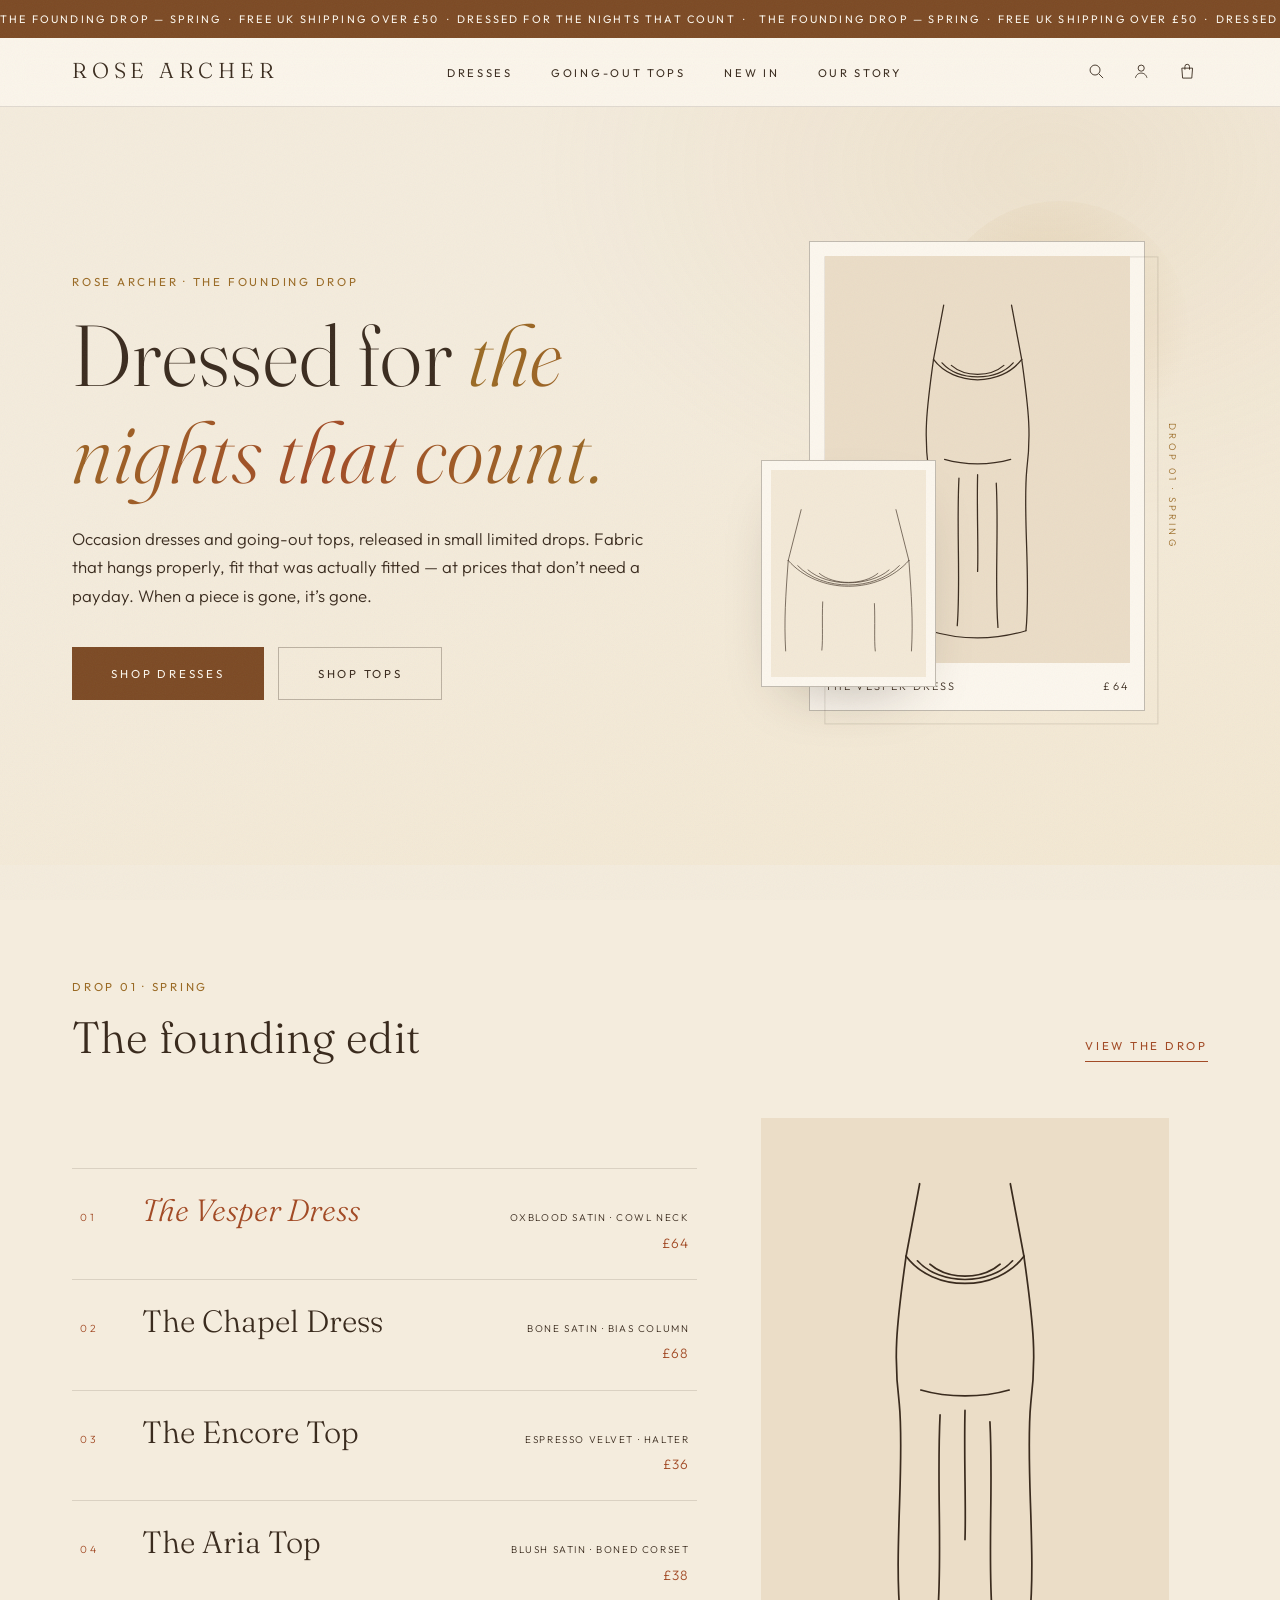
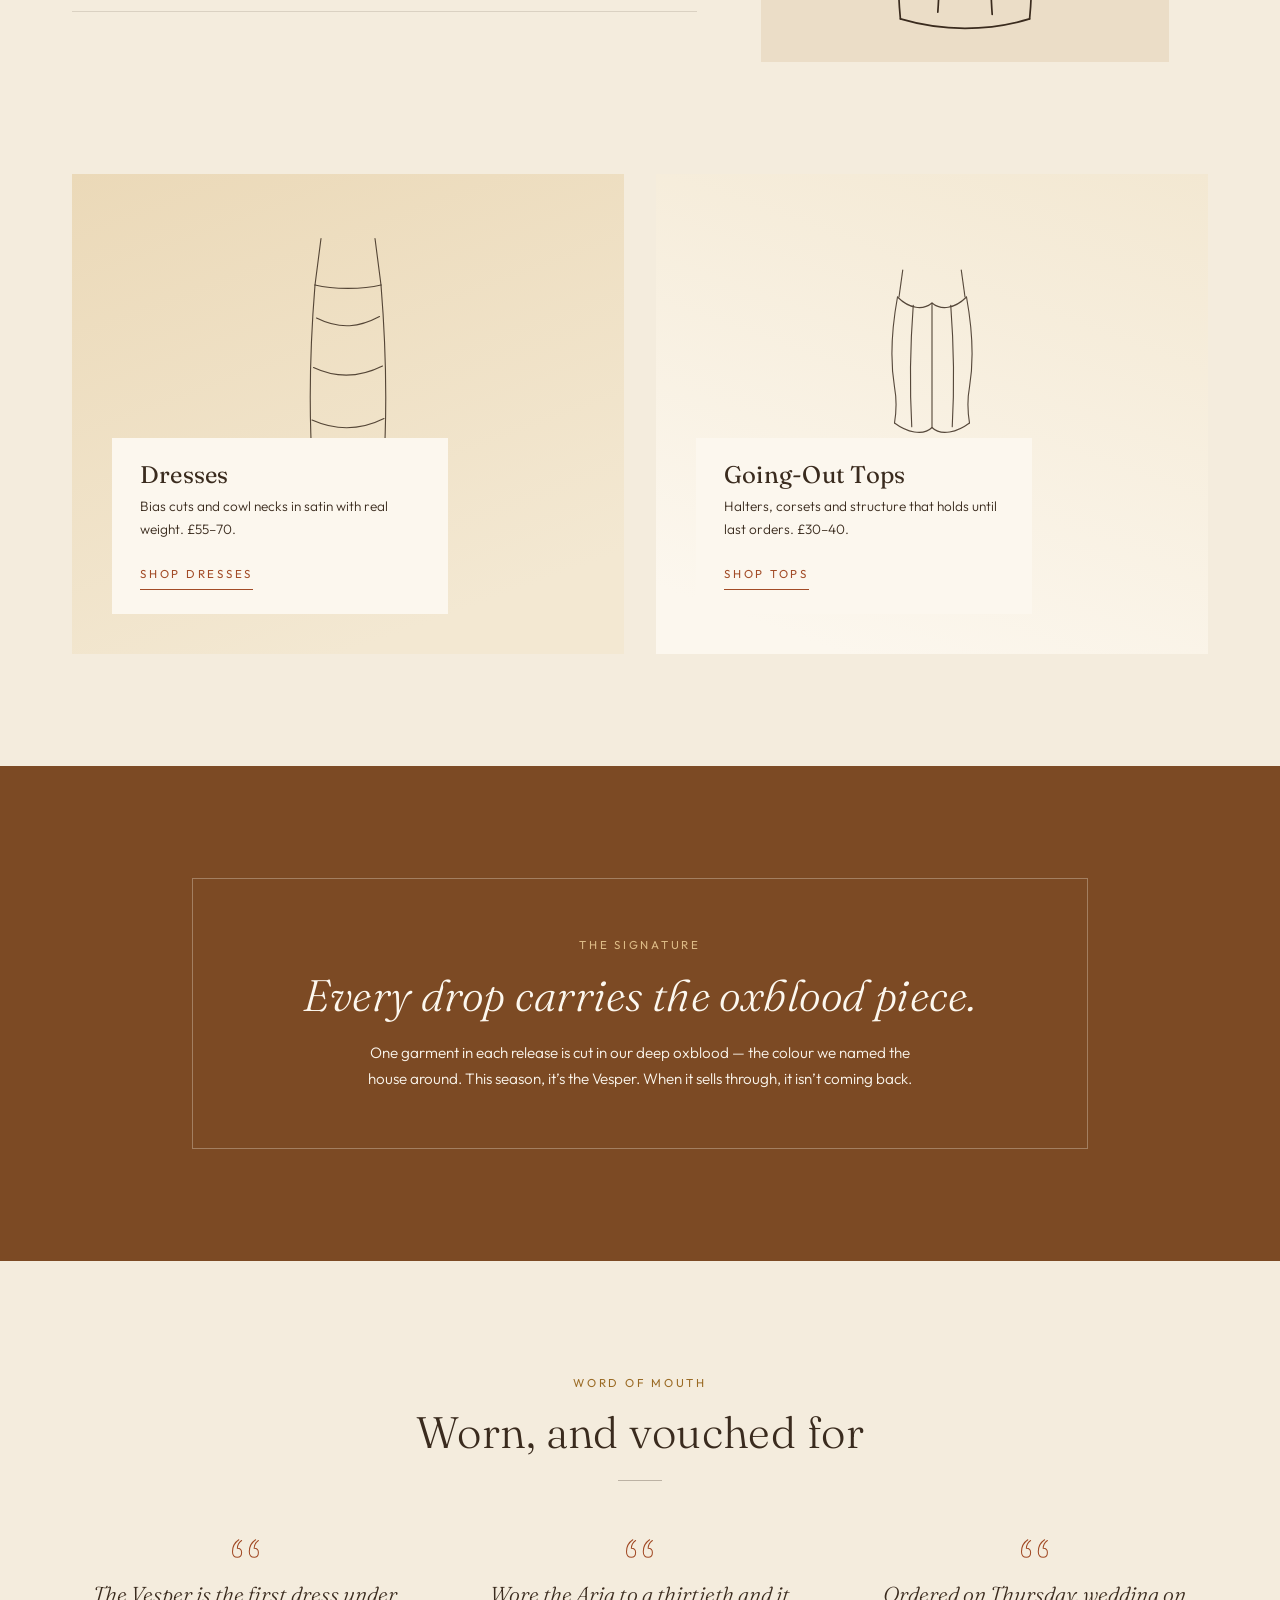
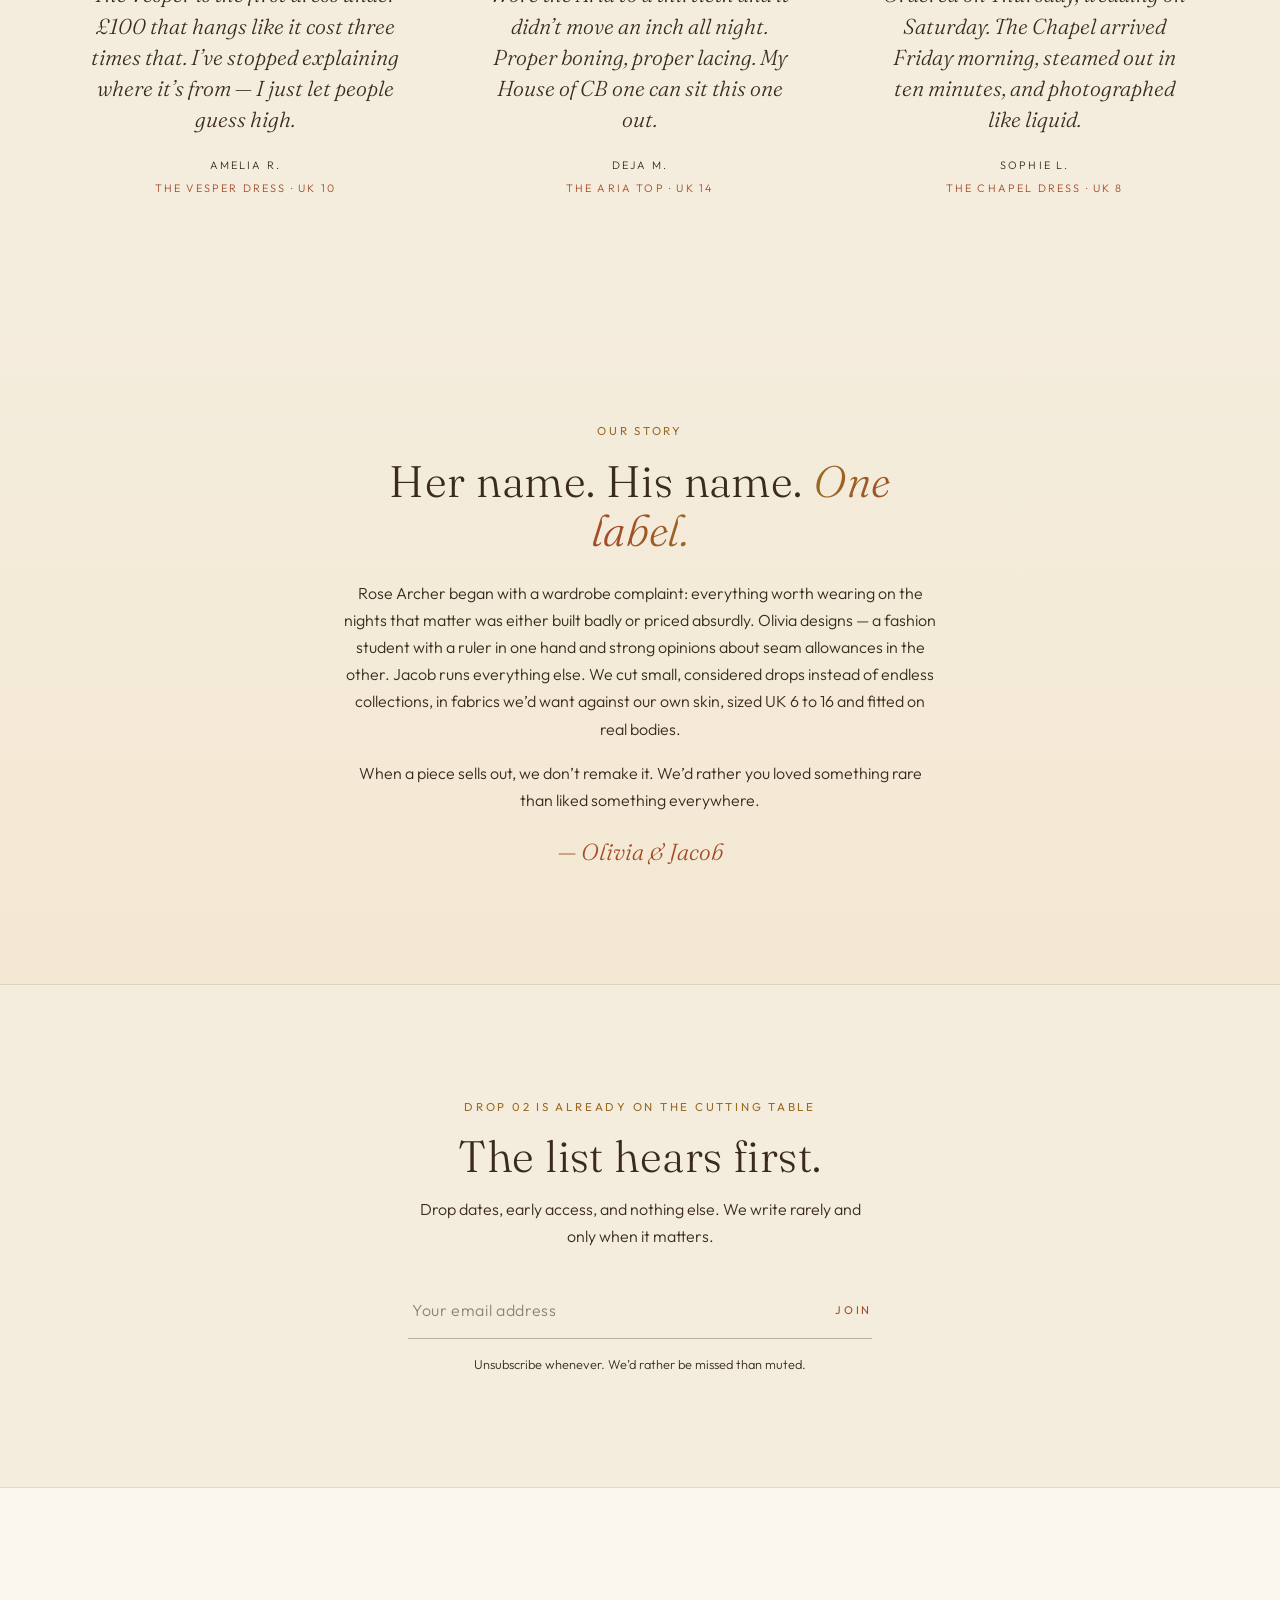
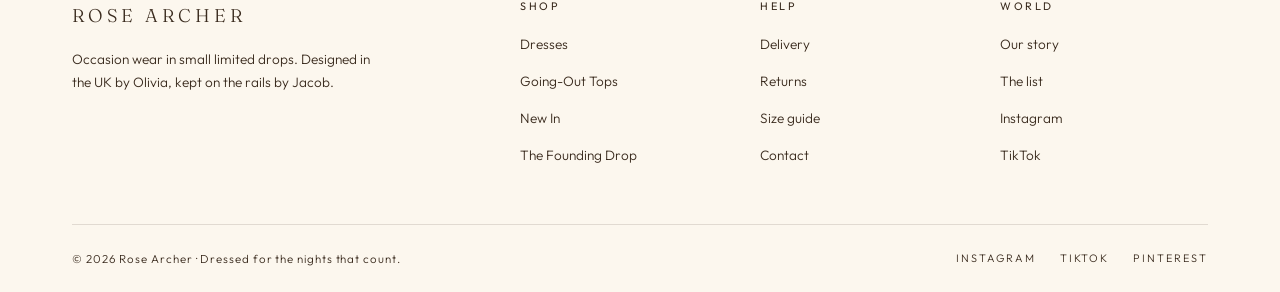
==== commit 622ad06a: "Add 'Daylight' warm light palette (replaces After Dark) Warm, gallery-bright light theme in place of" ====
--- a/index.html
+++ b/index.html
@@ -5,7 +5,7 @@
   <meta name="viewport" content="width=device-width, initial-scale=1.0">
   <title>Rose Archer — Dressed for the nights that count</title>
   <meta name="description" content="Rose Archer makes occasion dresses and going-out tops in small, limited drops. Better fabric, better fit, honest prices. UK sizes 6–16.">
-  <link rel="icon" href="data:image/svg+xml,%3Csvg xmlns='http://www.w3.org/2000/svg' viewBox='0 0 32 32'%3E%3Crect width='32' height='32' fill='%23141017'/%3E%3Ctext x='16' y='22' font-family='Georgia,serif' font-size='15' fill='%23D5B78C' text-anchor='middle'%3ERA%3C/text%3E%3C/svg%3E">
+  <link rel="icon" href="data:image/svg+xml,%3Csvg xmlns='http://www.w3.org/2000/svg' viewBox='0 0 32 32'%3E%3Crect width='32' height='32' fill='%23F4ECDD'/%3E%3Ctext x='16' y='22' font-family='Georgia,serif' font-size='15' fill='%237C4A24' text-anchor='middle'%3ERA%3C/text%3E%3C/svg%3E">
   <link rel="preconnect" href="https://fonts.googleapis.com">
   <link rel="preconnect" href="https://fonts.gstatic.com" crossorigin>
   <link href="https://fonts.googleapis.com/css2?family=Fraunces:ital,opsz,wght@0,9..144,300;0,9..144,400;0,9..144,500;1,9..144,300;1,9..144,400&family=Outfit:wght@300;400;500&display=swap" rel="stylesheet">
--- a/css/styles.css
+++ b/css/styles.css
@@ -37,31 +37,31 @@
    ========================================================================== */
 
 :root {
-  /* Palette — "After Dark": nocturnal noir, candlelight ivory, garnet
-     and champagne. Illustration cards stay light (parchment/blush) so the
-     line drawings read like framed prints against the dark page. */
-  --bg:              #141017;  /* main background — aubergine noir */
-  --surface:         #1E1721;  /* cards, panels, drawers */
-  --text:            #F5EDE3;  /* primary text — candlelight ivory */
-  --cream:           #F5EDE3;  /* explicit light ink for use on accent fills */
-  --accent:          #7E2B3A;  /* garnet — buttons, fills, bars */
-  --accent-strong:   #64202D;  /* hover / pressed fills */
-  --rose:            #C9909A;  /* standout text: links, prices (7:1 on noir) */
-  --gold:            #D5B78C;  /* champagne — eyebrows, focus rings, details */
-  --wine:            #3A2130;  /* deep gradient panels */
-  --wine-soft:       #2A1B26;  /* softer gradient stop */
-  --muted:           #A79DA4;  /* secondary text on noir */
-  --blush:           #E8D3CE;  /* light illustration-card tone */
-  --blush-soft:      #F2E6E2;  /* light illustration-card tone, softer */
-  --parchment:       #F0E6D9;  /* light illustration-card tone, warm */
-  --ink-on-light:    #2B211B;  /* stroke/text colour on the light cards */
+  /* Palette — "Daylight": warm ivory, espresso browns and honey. A light,
+     gallery-bright counterpart to After Dark. Illustration cards sit a shade
+     warmer than the page so the line drawings still read like framed prints. */
+  --bg:              #F4ECDD;  /* main background — warm oat cream */
+  --surface:         #FCF7EE;  /* cards, panels, drawers — soft ivory */
+  --text:            #3A2B1E;  /* primary text — deep espresso brown */
+  --cream:           #FCF7EE;  /* light ink for use on dark accent fills */
+  --accent:          #7C4A24;  /* chestnut — buttons, fills, bars */
+  --accent-strong:   #613718;  /* hover / pressed fills */
+  --rose:            #A24B26;  /* standout text: links, prices — terracotta */
+  --gold:            #9A6A24;  /* honey ochre — eyebrows, focus rings, detail */
+  --wine:            #EBD9B8;  /* warm gradient panels — honey sand */
+  --wine-soft:       #F3E8D2;  /* softer gradient stop — pale butter */
+  --muted:           #6E5C46;  /* secondary text — warm taupe (large text) */
+  --blush:           #EBDDC7;  /* light illustration-card tone */
+  --blush-soft:      #F3E9D7;  /* light illustration-card tone, softer */
+  --parchment:       #F0E6D3;  /* light illustration-card tone, warm */
+  --ink-on-light:    #3A2B1E;  /* stroke/text colour on the light cards */
 
   /* Derived tints (palette colours at low alpha — hairlines & washes) */
-  --hairline:        rgba(245, 237, 227, 0.14);
-  --hairline-strong: rgba(245, 237, 227, 0.34);
-  --hairline-cream:  rgba(245, 237, 227, 0.28);
-  --scrim:           rgba(8, 5, 10, 0.6);
-  --shadow-soft:     0 24px 60px -30px rgba(0, 0, 0, 0.8);
+  --hairline:        rgba(58, 43, 30, 0.14);    /* dark hairline on the light page */
+  --hairline-strong: rgba(58, 43, 30, 0.30);
+  --hairline-cream:  rgba(252, 247, 238, 0.30); /* light hairline for use on dark accent surfaces */
+  --scrim:           rgba(40, 28, 18, 0.40);
+  --shadow-soft:     0 24px 60px -30px rgba(58, 43, 30, 0.40);
 
   /* Typography */
   --font-display: "Fraunces", "Times New Roman", serif;
@@ -230,7 +230,7 @@
 
 .btn--primary:hover {
   background-color: var(--accent-strong);
-  box-shadow: 0 0 34px rgba(201, 144, 154, 0.25);
+  box-shadow: 0 0 34px rgba(201, 166, 110, 0.25);
 }
 
 .btn--ghost {
@@ -447,7 +447,7 @@
   position: sticky;
   top: 0;
   z-index: 40;
-  background-color: rgba(20, 16, 23, 0.88);
+  background-color: rgba(252, 247, 238, 0.85);
   -webkit-backdrop-filter: blur(12px);
   backdrop-filter: blur(12px);
   border-bottom: 1px solid var(--hairline);
@@ -633,7 +633,7 @@
 
 .hero {
   background:
-    radial-gradient(52rem 36rem at 82% 8%, rgba(201, 144, 154, 0.14), transparent 62%),
+    radial-gradient(52rem 36rem at 82% 8%, rgba(201, 166, 110, 0.14), transparent 62%),
     linear-gradient(160deg, var(--bg) 35%, var(--wine-soft) 100%);
   overflow: hidden;
 }
@@ -712,7 +712,7 @@
   width: 62%;
   aspect-ratio: 1;
   border-radius: 50%;
-  background: radial-gradient(circle at 45% 45%, rgba(201, 144, 154, 0.28) 0%, rgba(201, 144, 154, 0.08) 55%, transparent 72%);
+  background: radial-gradient(circle at 45% 45%, rgba(201, 166, 110, 0.28) 0%, rgba(201, 166, 110, 0.08) 55%, transparent 72%);
   pointer-events: none;
 }
 
@@ -1188,7 +1188,7 @@
 }
 
 .signature-strip .eyebrow {
-  color: var(--gold);
+  color: #DDBB86; /* lighter honey — reads on the dark chestnut strip */
 }
 
 .signature-strip h2 {
